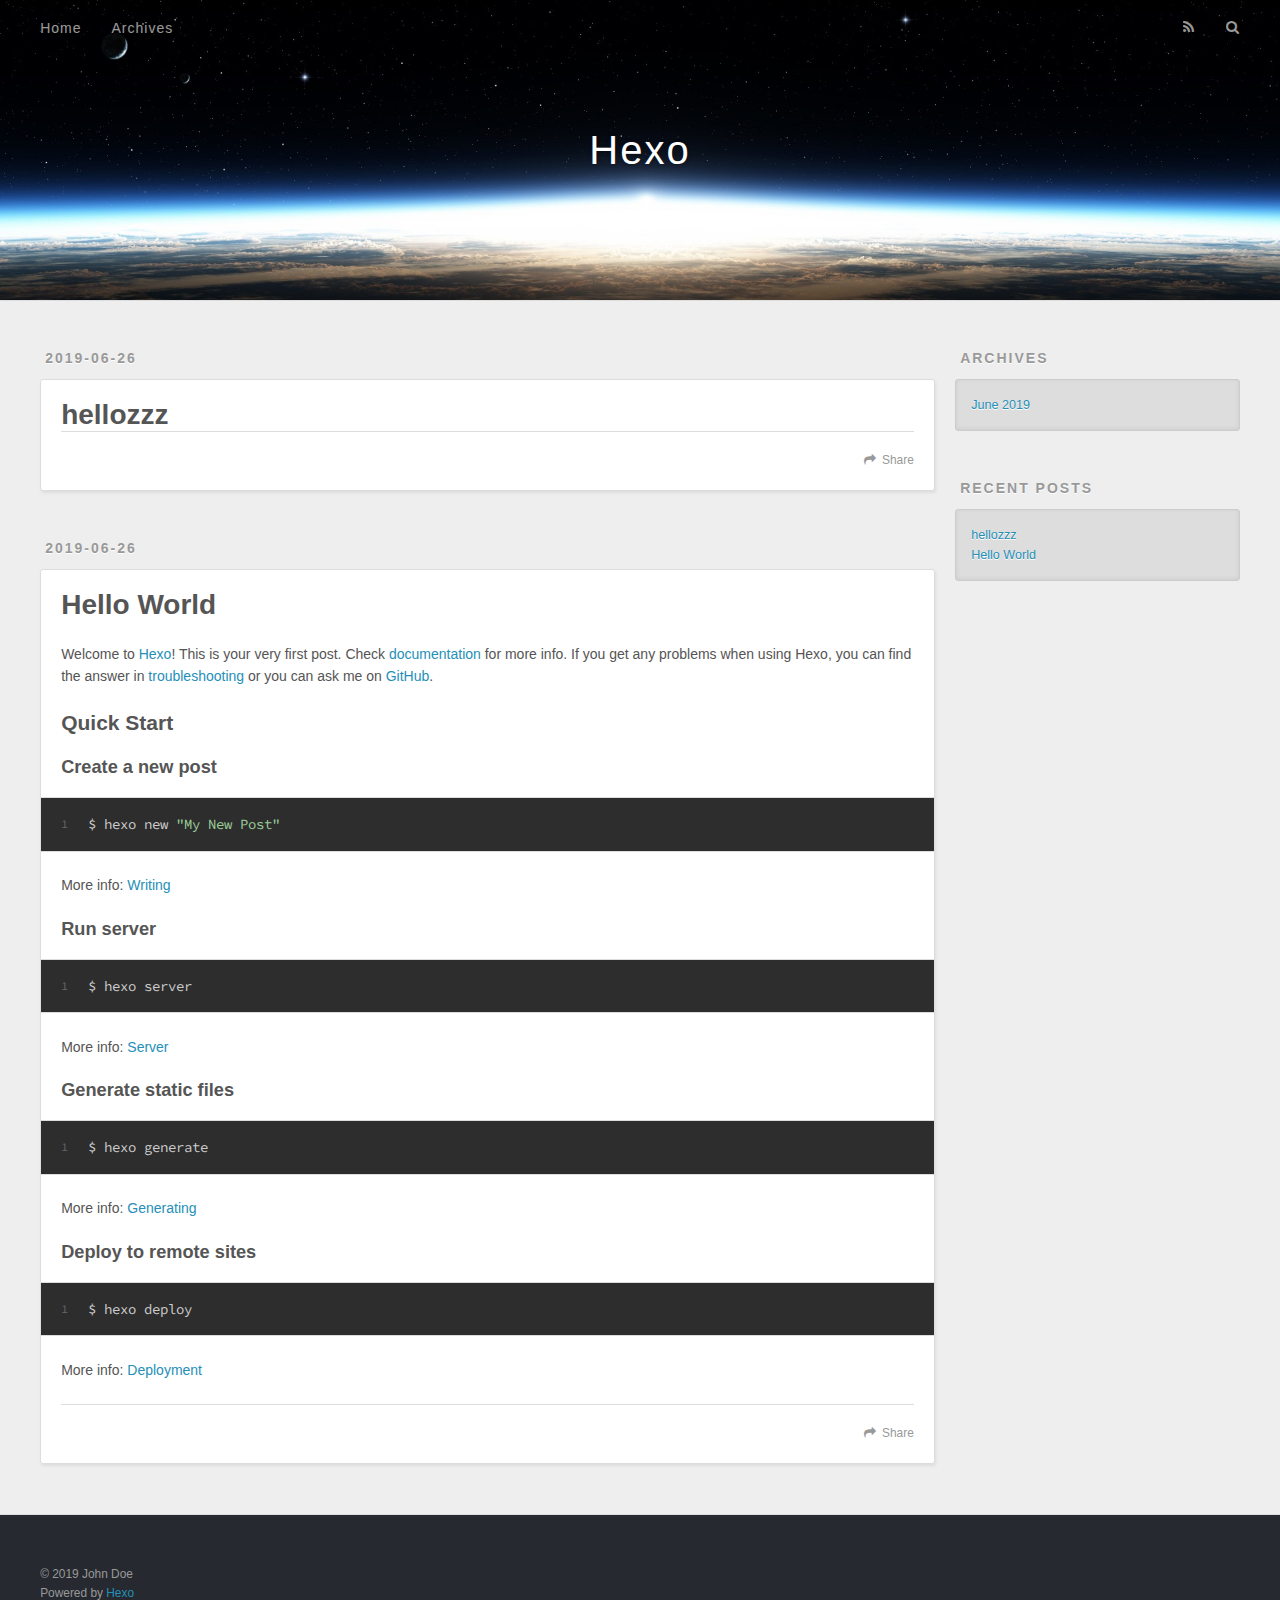
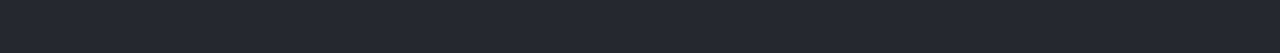
==== index.html @ 3f433140 "Site updated: 2019-06-26 18:27:17" ====
<!DOCTYPE html>
<html>
<head><meta name="generator" content="Hexo 3.9.0">
  <meta charset="utf-8">
  

  
  <title>Hexo</title>
  <meta name="viewport" content="width=device-width, initial-scale=1, maximum-scale=1">
  <meta property="og:type" content="website">
<meta property="og:title" content="Hexo">
<meta property="og:url" content="http://yoursite.com/index.html">
<meta property="og:site_name" content="Hexo">
<meta property="og:locale" content="default">
<meta name="twitter:card" content="summary">
<meta name="twitter:title" content="Hexo">
  
    <link rel="alternate" href="/atom.xml" title="Hexo" type="application/atom+xml">
  
  
    <link rel="icon" href="/favicon.png">
  
  
    <link href="//fonts.googleapis.com/css?family=Source+Code+Pro" rel="stylesheet" type="text/css">
  
  <link rel="stylesheet" href="/css/style.css">
</head>
</html>
<body>
  <div id="container">
    <div id="wrap">
      <header id="header">
  <div id="banner"></div>
  <div id="header-outer" class="outer">
    <div id="header-title" class="inner">
      <h1 id="logo-wrap">
        <a href="/" id="logo">Hexo</a>
      </h1>
      
    </div>
    <div id="header-inner" class="inner">
      <nav id="main-nav">
        <a id="main-nav-toggle" class="nav-icon"></a>
        
          <a class="main-nav-link" href="/">Home</a>
        
          <a class="main-nav-link" href="/archives">Archives</a>
        
      </nav>
      <nav id="sub-nav">
        
          <a id="nav-rss-link" class="nav-icon" href="/atom.xml" title="RSS Feed"></a>
        
        <a id="nav-search-btn" class="nav-icon" title="Search"></a>
      </nav>
      <div id="search-form-wrap">
        <form action="//google.com/search" method="get" accept-charset="UTF-8" class="search-form"><input type="search" name="q" class="search-form-input" placeholder="Search"><button type="submit" class="search-form-submit">&#xF002;</button><input type="hidden" name="sitesearch" value="http://yoursite.com"></form>
      </div>
    </div>
  </div>
</header>
      <div class="outer">
        <section id="main">
  
    <article id="post-hellozzz" class="article article-type-post" itemscope itemprop="blogPost">
  <div class="article-meta">
    <a href="/2019/06/26/hellozzz/" class="article-date">
  <time datetime="2019-06-26T10:13:13.000Z" itemprop="datePublished">2019-06-26</time>
</a>
    
  </div>
  <div class="article-inner">
    
    
      <header class="article-header">
        
  
    <h1 itemprop="name">
      <a class="article-title" href="/2019/06/26/hellozzz/">hellozzz</a>
    </h1>
  

      </header>
    
    <div class="article-entry" itemprop="articleBody">
      
        
      
    </div>
    <footer class="article-footer">
      <a data-url="http://yoursite.com/2019/06/26/hellozzz/" data-id="cjxd38ids0001z4rz504arq9i" class="article-share-link">Share</a>
      
      
    </footer>
  </div>
  
</article>


  
    <article id="post-hello-world" class="article article-type-post" itemscope itemprop="blogPost">
  <div class="article-meta">
    <a href="/2019/06/26/hello-world/" class="article-date">
  <time datetime="2019-06-26T09:35:58.510Z" itemprop="datePublished">2019-06-26</time>
</a>
    
  </div>
  <div class="article-inner">
    
    
      <header class="article-header">
        
  
    <h1 itemprop="name">
      <a class="article-title" href="/2019/06/26/hello-world/">Hello World</a>
    </h1>
  

      </header>
    
    <div class="article-entry" itemprop="articleBody">
      
        <p>Welcome to <a href="https://hexo.io/" target="_blank" rel="noopener">Hexo</a>! This is your very first post. Check <a href="https://hexo.io/docs/" target="_blank" rel="noopener">documentation</a> for more info. If you get any problems when using Hexo, you can find the answer in <a href="https://hexo.io/docs/troubleshooting.html" target="_blank" rel="noopener">troubleshooting</a> or you can ask me on <a href="https://github.com/hexojs/hexo/issues" target="_blank" rel="noopener">GitHub</a>.</p>
<h2 id="Quick-Start"><a href="#Quick-Start" class="headerlink" title="Quick Start"></a>Quick Start</h2><h3 id="Create-a-new-post"><a href="#Create-a-new-post" class="headerlink" title="Create a new post"></a>Create a new post</h3><figure class="highlight bash"><table><tr><td class="gutter"><pre><span class="line">1</span><br></pre></td><td class="code"><pre><span class="line">$ hexo new <span class="string">"My New Post"</span></span><br></pre></td></tr></table></figure>

<p>More info: <a href="https://hexo.io/docs/writing.html" target="_blank" rel="noopener">Writing</a></p>
<h3 id="Run-server"><a href="#Run-server" class="headerlink" title="Run server"></a>Run server</h3><figure class="highlight bash"><table><tr><td class="gutter"><pre><span class="line">1</span><br></pre></td><td class="code"><pre><span class="line">$ hexo server</span><br></pre></td></tr></table></figure>

<p>More info: <a href="https://hexo.io/docs/server.html" target="_blank" rel="noopener">Server</a></p>
<h3 id="Generate-static-files"><a href="#Generate-static-files" class="headerlink" title="Generate static files"></a>Generate static files</h3><figure class="highlight bash"><table><tr><td class="gutter"><pre><span class="line">1</span><br></pre></td><td class="code"><pre><span class="line">$ hexo generate</span><br></pre></td></tr></table></figure>

<p>More info: <a href="https://hexo.io/docs/generating.html" target="_blank" rel="noopener">Generating</a></p>
<h3 id="Deploy-to-remote-sites"><a href="#Deploy-to-remote-sites" class="headerlink" title="Deploy to remote sites"></a>Deploy to remote sites</h3><figure class="highlight bash"><table><tr><td class="gutter"><pre><span class="line">1</span><br></pre></td><td class="code"><pre><span class="line">$ hexo deploy</span><br></pre></td></tr></table></figure>

<p>More info: <a href="https://hexo.io/docs/deployment.html" target="_blank" rel="noopener">Deployment</a></p>

      
    </div>
    <footer class="article-footer">
      <a data-url="http://yoursite.com/2019/06/26/hello-world/" data-id="cjxd38ido0000z4rzs9qoeuio" class="article-share-link">Share</a>
      
      
    </footer>
  </div>
  
</article>


  


</section>
        
          <aside id="sidebar">
  
    

  
    

  
    
  
    
  <div class="widget-wrap">
    <h3 class="widget-title">Archives</h3>
    <div class="widget">
      <ul class="archive-list"><li class="archive-list-item"><a class="archive-list-link" href="/archives/2019/06/">June 2019</a></li></ul>
    </div>
  </div>


  
    
  <div class="widget-wrap">
    <h3 class="widget-title">Recent Posts</h3>
    <div class="widget">
      <ul>
        
          <li>
            <a href="/2019/06/26/hellozzz/">hellozzz</a>
          </li>
        
          <li>
            <a href="/2019/06/26/hello-world/">Hello World</a>
          </li>
        
      </ul>
    </div>
  </div>

  
</aside>
        
      </div>
      <footer id="footer">
  
  <div class="outer">
    <div id="footer-info" class="inner">
      &copy; 2019 John Doe<br>
      Powered by <a href="http://hexo.io/" target="_blank">Hexo</a>
    </div>
  </div>
</footer>
    </div>
    <nav id="mobile-nav">
  
    <a href="/" class="mobile-nav-link">Home</a>
  
    <a href="/archives" class="mobile-nav-link">Archives</a>
  
</nav>
    

<script src="//ajax.googleapis.com/ajax/libs/jquery/2.0.3/jquery.min.js"></script>


  <link rel="stylesheet" href="/fancybox/jquery.fancybox.css">
  <script src="/fancybox/jquery.fancybox.pack.js"></script>


<script src="/js/script.js"></script>



  </div>
</body>
</html>
---- css/style.css ----
body {
  width: 100%;
}
body:before,
body:after {
  content: "";
  display: table;
}
body:after {
  clear: both;
}
html,
body,
div,
span,
applet,
object,
iframe,
h1,
h2,
h3,
h4,
h5,
h6,
p,
blockquote,
pre,
a,
abbr,
acronym,
address,
big,
cite,
code,
del,
dfn,
em,
img,
ins,
kbd,
q,
s,
samp,
small,
strike,
strong,
sub,
sup,
tt,
var,
dl,
dt,
dd,
ol,
ul,
li,
fieldset,
form,
label,
legend,
table,
caption,
tbody,
tfoot,
thead,
tr,
th,
td {
  margin: 0;
  padding: 0;
  border: 0;
  outline: 0;
  font-weight: inherit;
  font-style: inherit;
  font-family: inherit;
  font-size: 100%;
  vertical-align: baseline;
}
body {
  line-height: 1;
  color: #000;
  background: #fff;
}
ol,
ul {
  list-style: none;
}
table {
  border-collapse: separate;
  border-spacing: 0;
  vertical-align: middle;
}
caption,
th,
td {
  text-align: left;
  font-weight: normal;
  vertical-align: middle;
}
a img {
  border: none;
}
input,
button {
  margin: 0;
  padding: 0;
}
input::-moz-focus-inner,
button::-moz-focus-inner {
  border: 0;
  padding: 0;
}
@font-face {
  font-family: FontAwesome;
  font-style: normal;
  font-weight: normal;
  src: url("fonts/fontawesome-webfont.eot?v=#4.0.3");
  src: url("fonts/fontawesome-webfont.eot?#iefix&v=#4.0.3") format("embedded-opentype"), url("fonts/fontawesome-webfont.woff?v=#4.0.3") format("woff"), url("fonts/fontawesome-webfont.ttf?v=#4.0.3") format("truetype"), url("fonts/fontawesome-webfont.svg#fontawesomeregular?v=#4.0.3") format("svg");
}
html,
body,
#container {
  height: 100%;
}
body {
  background: #eee;
  font: 14px -apple-system, BlinkMacSystemFont, "Segoe UI", "Roboto", "Oxygen", "Ubuntu", "Cantarell", "Fira Sans", "Droid Sans", "Helvetica Neue", sans-serif;
  -webkit-text-size-adjust: 100%;
}
.outer {
  max-width: 1220px;
  margin: 0 auto;
  padding: 0 20px;
}
.outer:before,
.outer:after {
  content: "";
  display: table;
}
.outer:after {
  clear: both;
}
.inner {
  display: inline;
  float: left;
  width: 98.33333333333333%;
  margin: 0 0.833333333333333%;
}
.left,
.alignleft {
  float: left;
}
.right,
.alignright {
  float: right;
}
.clear {
  clear: both;
}
#container {
  position: relative;
}
.mobile-nav-on {
  overflow: hidden;
}
#wrap {
  height: 100%;
  width: 100%;
  position: absolute;
  top: 0;
  left: 0;
  -webkit-transition: 0.2s ease-out;
  -moz-transition: 0.2s ease-out;
  -ms-transition: 0.2s ease-out;
  transition: 0.2s ease-out;
  z-index: 1;
  background: #eee;
}
.mobile-nav-on #wrap {
  left: 280px;
}
@media screen and (min-width: 768px) {
  #main {
    display: inline;
    float: left;
    width: 73.33333333333333%;
    margin: 0 0.833333333333333%;
  }
}
.article-date,
.article-category-link,
.archive-year,
.widget-title {
  text-decoration: none;
  text-transform: uppercase;
  letter-spacing: 2px;
  color: #999;
  margin-bottom: 1em;
  margin-left: 5px;
  line-height: 1em;
  text-shadow: 0 1px #fff;
  font-weight: bold;
}
.article-inner,
.archive-article-inner {
  background: #fff;
  -webkit-box-shadow: 1px 2px 3px #ddd;
  box-shadow: 1px 2px 3px #ddd;
  border: 1px solid #ddd;
  border-radius: 3px;
}
.article-entry h1,
.widget h1 {
  font-size: 2em;
}
.article-entry h2,
.widget h2 {
  font-size: 1.5em;
}
.article-entry h3,
.widget h3 {
  font-size: 1.3em;
}
.article-entry h4,
.widget h4 {
  font-size: 1.2em;
}
.article-entry h5,
.widget h5 {
  font-size: 1em;
}
.article-entry h6,
.widget h6 {
  font-size: 1em;
  color: #999;
}
.article-entry hr,
.widget hr {
  border: 1px dashed #ddd;
}
.article-entry strong,
.widget strong {
  font-weight: bold;
}
.article-entry em,
.widget em,
.article-entry cite,
.widget cite {
  font-style: italic;
}
.article-entry sup,
.widget sup,
.article-entry sub,
.widget sub {
  font-size: 0.75em;
  line-height: 0;
  position: relative;
  vertical-align: baseline;
}
.article-entry sup,
.widget sup {
  top: -0.5em;
}
.article-entry sub,
.widget sub {
  bottom: -0.2em;
}
.article-entry small,
.widget small {
  font-size: 0.85em;
}
.article-entry acronym,
.widget acronym,
.article-entry abbr,
.widget abbr {
  border-bottom: 1px dotted;
}
.article-entry ul,
.widget ul,
.article-entry ol,
.widget ol,
.article-entry dl,
.widget dl {
  margin: 0 20px;
  line-height: 1.6em;
}
.article-entry ul ul,
.widget ul ul,
.article-entry ol ul,
.widget ol ul,
.article-entry ul ol,
.widget ul ol,
.article-entry ol ol,
.widget ol ol {
  margin-top: 0;
  margin-bottom: 0;
}
.article-entry ul,
.widget ul {
  list-style: disc;
}
.article-entry ol,
.widget ol {
  list-style: decimal;
}
.article-entry dt,
.widget dt {
  font-weight: bold;
}
#header {
  height: 300px;
  position: relative;
  border-bottom: 1px solid #ddd;
}
#header:before,
#header:after {
  content: "";
  position: absolute;
  left: 0;
  right: 0;
  height: 40px;
}
#header:before {
  top: 0;
  background: -webkit-linear-gradient(rgba(0,0,0,0.2), transparent);
  background: -moz-linear-gradient(rgba(0,0,0,0.2), transparent);
  background: -ms-linear-gradient(rgba(0,0,0,0.2), transparent);
  background: linear-gradient(rgba(0,0,0,0.2), transparent);
}
#header:after {
  bottom: 0;
  background: -webkit-linear-gradient(transparent, rgba(0,0,0,0.2));
  background: -moz-linear-gradient(transparent, rgba(0,0,0,0.2));
  background: -ms-linear-gradient(transparent, rgba(0,0,0,0.2));
  background: linear-gradient(transparent, rgba(0,0,0,0.2));
}
#header-outer {
  height: 100%;
  position: relative;
}
#header-inner {
  position: relative;
  overflow: hidden;
}
#banner {
  position: absolute;
  top: 0;
  left: 0;
  width: 100%;
  height: 100%;
  background: url("images/banner.jpg") center #000;
  -webkit-background-size: cover;
  -moz-background-size: cover;
  background-size: cover;
  z-index: -1;
}
#header-title {
  text-align: center;
  height: 40px;
  position: absolute;
  top: 50%;
  left: 0;
  margin-top: -20px;
}
#logo,
#subtitle {
  text-decoration: none;
  color: #fff;
  font-weight: 300;
  text-shadow: 0 1px 4px rgba(0,0,0,0.3);
}
#logo {
  font-size: 40px;
  line-height: 40px;
  letter-spacing: 2px;
}
#subtitle {
  font-size: 16px;
  line-height: 16px;
  letter-spacing: 1px;
}
#subtitle-wrap {
  margin-top: 16px;
}
#main-nav {
  float: left;
  margin-left: -15px;
}
.nav-icon,
.main-nav-link {
  float: left;
  color: #fff;
  opacity: 0.6;
  text-decoration: none;
  text-shadow: 0 1px rgba(0,0,0,0.2);
  -webkit-transition: opacity 0.2s;
  -moz-transition: opacity 0.2s;
  -ms-transition: opacity 0.2s;
  transition: opacity 0.2s;
  display: block;
  padding: 20px 15px;
}
.nav-icon:hover,
.main-nav-link:hover {
  opacity: 1;
}
.nav-icon {
  font-family: FontAwesome;
  text-align: center;
  font-size: 14px;
  width: 14px;
  height: 14px;
  padding: 20px 15px;
  position: relative;
  cursor: pointer;
}
.main-nav-link {
  font-weight: 300;
  letter-spacing: 1px;
}
@media screen and (max-width: 479px) {
  .main-nav-link {
    display: none;
  }
}
#main-nav-toggle {
  display: none;
}
#main-nav-toggle:before {
  content: "\f0c9";
}
@media screen and (max-width: 479px) {
  #main-nav-toggle {
    display: block;
  }
}
#sub-nav {
  float: right;
  margin-right: -15px;
}
#nav-rss-link:before {
  content: "\f09e";
}
#nav-search-btn:before {
  content: "\f002";
}
#search-form-wrap {
  position: absolute;
  top: 15px;
  width: 150px;
  height: 30px;
  right: -150px;
  opacity: 0;
  -webkit-transition: 0.2s ease-out;
  -moz-transition: 0.2s ease-out;
  -ms-transition: 0.2s ease-out;
  transition: 0.2s ease-out;
}
#search-form-wrap.on {
  opacity: 1;
  right: 0;
}
@media screen and (max-width: 479px) {
  #search-form-wrap {
    width: 100%;
    right: -100%;
  }
}
.search-form {
  position: absolute;
  top: 0;
  left: 0;
  right: 0;
  background: #fff;
  padding: 5px 15px;
  border-radius: 15px;
  -webkit-box-shadow: 0 0 10px rgba(0,0,0,0.3);
  box-shadow: 0 0 10px rgba(0,0,0,0.3);
}
.search-form-input {
  border: none;
  background: none;
  color: #555;
  width: 100%;
  font: 13px -apple-system, BlinkMacSystemFont, "Segoe UI", "Roboto", "Oxygen", "Ubuntu", "Cantarell", "Fira Sans", "Droid Sans", "Helvetica Neue", sans-serif;
  outline: none;
}
.search-form-input::-webkit-search-results-decoration,
.search-form-input::-webkit-search-cancel-button {
  -webkit-appearance: none;
}
.search-form-submit {
  position: absolute;
  top: 50%;
  right: 10px;
  margin-top: -7px;
  font: 13px FontAwesome;
  border: none;
  background: none;
  color: #bbb;
  cursor: pointer;
}
.search-form-submit:hover,
.search-form-submit:focus {
  color: #777;
}
.article {
  margin: 50px 0;
}
.article-inner {
  overflow: hidden;
}
.article-meta:before,
.article-meta:after {
  content: "";
  display: table;
}
.article-meta:after {
  clear: both;
}
.article-date {
  float: left;
}
.article-category {
  float: left;
  line-height: 1em;
  color: #ccc;
  text-shadow: 0 1px #fff;
  margin-left: 8px;
}
.article-category:before {
  content: "\2022";
}
.article-category-link {
  margin: 0 12px 1em;
}
.article-header {
  padding: 20px 20px 0;
}
.article-title {
  text-decoration: none;
  font-size: 2em;
  font-weight: bold;
  color: #555;
  line-height: 1.1em;
  -webkit-transition: color 0.2s;
  -moz-transition: color 0.2s;
  -ms-transition: color 0.2s;
  transition: color 0.2s;
}
a.article-title:hover {
  color: #258fb8;
}
.article-entry {
  color: #555;
  padding: 0 20px;
}
.article-entry:before,
.article-entry:after {
  content: "";
  display: table;
}
.article-entry:after {
  clear: both;
}
.article-entry p,
.article-entry table {
  line-height: 1.6em;
  margin: 1.6em 0;
}
.article-entry h1,
.article-entry h2,
.article-entry h3,
.article-entry h4,
.article-entry h5,
.article-entry h6 {
  font-weight: bold;
}
.article-entry h1,
.article-entry h2,
.article-entry h3,
.article-entry h4,
.article-entry h5,
.article-entry h6 {
  line-height: 1.1em;
  margin: 1.1em 0;
}
.article-entry a {
  color: #258fb8;
  text-decoration: none;
}
.article-entry a:hover {
  text-decoration: underline;
}
.article-entry ul,
.article-entry ol,
.article-entry dl {
  margin-top: 1.6em;
  margin-bottom: 1.6em;
}
.article-entry img,
.article-entry video {
  max-width: 100%;
  height: auto;
  display: block;
  margin: auto;
}
.article-entry iframe {
  border: none;
}
.article-entry table {
  width: 100%;
  border-collapse: collapse;
  border-spacing: 0;
}
.article-entry th {
  font-weight: bold;
  border-bottom: 3px solid #ddd;
  padding-bottom: 0.5em;
}
.article-entry td {
  border-bottom: 1px solid #ddd;
  padding: 10px 0;
}
.article-entry blockquote {
  font-family: Georgia, "Times New Roman", serif;
  font-size: 1.4em;
  margin: 1.6em 20px;
  text-align: center;
}
.article-entry blockquote footer {
  font-size: 14px;
  margin: 1.6em 0;
  font-family: -apple-system, BlinkMacSystemFont, "Segoe UI", "Roboto", "Oxygen", "Ubuntu", "Cantarell", "Fira Sans", "Droid Sans", "Helvetica Neue", sans-serif;
}
.article-entry blockquote footer cite:before {
  content: "—";
  padding: 0 0.5em;
}
.article-entry .pullquote {
  text-align: left;
  width: 45%;
  margin: 0;
}
.article-entry .pullquote.left {
  margin-left: 0.5em;
  margin-right: 1em;
}
.article-entry .pullquote.right {
  margin-right: 0.5em;
  margin-left: 1em;
}
.article-entry .caption {
  color: #999;
  display: block;
  font-size: 0.9em;
  margin-top: 0.5em;
  position: relative;
  text-align: center;
}
.article-entry .video-container {
  position: relative;
  padding-top: 56.25%;
  height: 0;
  overflow: hidden;
}
.article-entry .video-container iframe,
.article-entry .video-container object,
.article-entry .video-container embed {
  position: absolute;
  top: 0;
  left: 0;
  width: 100%;
  height: 100%;
  margin-top: 0;
}
.article-more-link a {
  display: inline-block;
  line-height: 1em;
  padding: 6px 15px;
  border-radius: 15px;
  background: #eee;
  color: #999;
  text-shadow: 0 1px #fff;
  text-decoration: none;
}
.article-more-link a:hover {
  background: #258fb8;
  color: #fff;
  text-decoration: none;
  text-shadow: 0 1px #1e7293;
}
.article-footer {
  font-size: 0.85em;
  line-height: 1.6em;
  border-top: 1px solid #ddd;
  padding-top: 1.6em;
  margin: 0 20px 20px;
}
.article-footer:before,
.article-footer:after {
  content: "";
  display: table;
}
.article-footer:after {
  clear: both;
}
.article-footer a {
  color: #999;
  text-decoration: none;
}
.article-footer a:hover {
  color: #555;
}
.article-tag-list-item {
  float: left;
  margin-right: 10px;
}
.article-tag-list-link:before {
  content: "#";
}
.article-comment-link {
  float: right;
}
.article-comment-link:before {
  content: "\f075";
  font-family: FontAwesome;
  padding-right: 8px;
}
.article-share-link {
  cursor: pointer;
  float: right;
  margin-left: 20px;
}
.article-share-link:before {
  content: "\f064";
  font-family: FontAwesome;
  padding-right: 6px;
}
#article-nav {
  position: relative;
}
#article-nav:before,
#article-nav:after {
  content: "";
  display: table;
}
#article-nav:after {
  clear: both;
}
@media screen and (min-width: 768px) {
  #article-nav {
    margin: 50px 0;
  }
  #article-nav:before {
    width: 8px;
    height: 8px;
    position: absolute;
    top: 50%;
    left: 50%;
    margin-top: -4px;
    margin-left: -4px;
    content: "";
    border-radius: 50%;
    background: #ddd;
    -webkit-box-shadow: 0 1px 2px #fff;
    box-shadow: 0 1px 2px #fff;
  }
}
.article-nav-link-wrap {
  text-decoration: none;
  text-shadow: 0 1px #fff;
  color: #999;
  -webkit-box-sizing: border-box;
  -moz-box-sizing: border-box;
  box-sizing: border-box;
  margin-top: 50px;
  text-align: center;
  display: block;
}
.article-nav-link-wrap:hover {
  color: #555;
}
@media screen and (min-width: 768px) {
  .article-nav-link-wrap {
    width: 50%;
    margin-top: 0;
  }
}
@media screen and (min-width: 768px) {
  #article-nav-newer {
    float: left;
    text-align: right;
    padding-right: 20px;
  }
}
@media screen and (min-width: 768px) {
  #article-nav-older {
    float: right;
    text-align: left;
    padding-left: 20px;
  }
}
.article-nav-caption {
  text-transform: uppercase;
  letter-spacing: 2px;
  color: #ddd;
  line-height: 1em;
  font-weight: bold;
}
#article-nav-newer .article-nav-caption {
  margin-right: -2px;
}
.article-nav-title {
  font-size: 0.85em;
  line-height: 1.6em;
  margin-top: 0.5em;
}
.article-share-box {
  position: absolute;
  display: none;
  background: #fff;
  -webkit-box-shadow: 1px 2px 10px rgba(0,0,0,0.2);
  box-shadow: 1px 2px 10px rgba(0,0,0,0.2);
  border-radius: 3px;
  margin-left: -145px;
  overflow: hidden;
  z-index: 1;
}
.article-share-box.on {
  display: block;
}
.article-share-input {
  width: 100%;
  background: none;
  -webkit-box-sizing: border-box;
  -moz-box-sizing: border-box;
  box-sizing: border-box;
  font: 14px -apple-system, BlinkMacSystemFont, "Segoe UI", "Roboto", "Oxygen", "Ubuntu", "Cantarell", "Fira Sans", "Droid Sans", "Helvetica Neue", sans-serif;
  padding: 0 15px;
  color: #555;
  outline: none;
  border: 1px solid #ddd;
  border-radius: 3px 3px 0 0;
  height: 36px;
  line-height: 36px;
}
.article-share-links {
  background: #eee;
}
.article-share-links:before,
.article-share-links:after {
  content: "";
  display: table;
}
.article-share-links:after {
  clear: both;
}
.article-share-twitter,
.article-share-facebook,
.article-share-pinterest,
.article-share-google {
  width: 50px;
  height: 36px;
  display: block;
  float: left;
  position: relative;
  color: #999;
  text-shadow: 0 1px #fff;
}
.article-share-twitter:before,
.article-share-facebook:before,
.article-share-pinterest:before,
.article-share-google:before {
  font-size: 20px;
  font-family: FontAwesome;
  width: 20px;
  height: 20px;
  position: absolute;
  top: 50%;
  left: 50%;
  margin-top: -10px;
  margin-left: -10px;
  text-align: center;
}
.article-share-twitter:hover,
.article-share-facebook:hover,
.article-share-pinterest:hover,
.article-share-google:hover {
  color: #fff;
}
.article-share-twitter:before {
  content: "\f099";
}
.article-share-twitter:hover {
  background: #00aced;
  text-shadow: 0 1px #008abe;
}
.article-share-facebook:before {
  content: "\f09a";
}
.article-share-facebook:hover {
  background: #3b5998;
  text-shadow: 0 1px #2f477a;
}
.article-share-pinterest:before {
  content: "\f0d2";
}
.article-share-pinterest:hover {
  background: #cb2027;
  text-shadow: 0 1px #a21a1f;
}
.article-share-google:before {
  content: "\f0d5";
}
.article-share-google:hover {
  background: #dd4b39;
  text-shadow: 0 1px #be3221;
}
.article-gallery {
  background: #000;
  position: relative;
}
.article-gallery-photos {
  position: relative;
  overflow: hidden;
}
.article-gallery-img {
  display: none;
  max-width: 100%;
}
.article-gallery-img:first-child {
  display: block;
}
.article-gallery-img.loaded {
  position: absolute;
  display: block;
}
.article-gallery-img img {
  display: block;
  max-width: 100%;
  margin: 0 auto;
}
#comments {
  background: #fff;
  -webkit-box-shadow: 1px 2px 3px #ddd;
  box-shadow: 1px 2px 3px #ddd;
  padding: 20px;
  border: 1px solid #ddd;
  border-radius: 3px;
  margin: 50px 0;
}
#comments a {
  color: #258fb8;
}
.archives-wrap {
  margin: 50px 0;
}
.archives:before,
.archives:after {
  content: "";
  display: table;
}
.archives:after {
  clear: both;
}
.archive-year-wrap {
  margin-bottom: 1em;
}
.archives {
  -webkit-column-gap: 10px;
  -moz-column-gap: 10px;
  column-gap: 10px;
}
@media screen and (min-width: 480px) and (max-width: 767px) {
  .archives {
    -webkit-column-count: 2;
    -moz-column-count: 2;
    column-count: 2;
  }
}
@media screen and (min-width: 768px) {
  .archives {
    -webkit-column-count: 3;
    -moz-column-count: 3;
    column-count: 3;
  }
}
.archive-article {
  -webkit-column-break-inside: avoid;
  page-break-inside: avoid;
  overflow: hidden;
  break-inside: avoid-column;
}
.archive-article-inner {
  padding: 10px;
  margin-bottom: 15px;
}
.archive-article-title {
  text-decoration: none;
  font-weight: bold;
  color: #555;
  -webkit-transition: color 0.2s;
  -moz-transition: color 0.2s;
  -ms-transition: color 0.2s;
  transition: color 0.2s;
  line-height: 1.6em;
}
.archive-article-title:hover {
  color: #258fb8;
}
.archive-article-footer {
  margin-top: 1em;
}
.archive-article-date {
  color: #999;
  text-decoration: none;
  font-size: 0.85em;
  line-height: 1em;
  margin-bottom: 0.5em;
  display: block;
}
#page-nav {
  margin: 50px auto;
  background: #fff;
  -webkit-box-shadow: 1px 2px 3px #ddd;
  box-shadow: 1px 2px 3px #ddd;
  border: 1px solid #ddd;
  border-radius: 3px;
  text-align: center;
  color: #999;
  overflow: hidden;
}
#page-nav:before,
#page-nav:after {
  content: "";
  display: table;
}
#page-nav:after {
  clear: both;
}
#page-nav a,
#page-nav span {
  padding: 10px 20px;
  line-height: 1;
  height: 2ex;
}
#page-nav a {
  color: #999;
  text-decoration: none;
}
#page-nav a:hover {
  background: #999;
  color: #fff;
}
#page-nav .prev {
  float: left;
}
#page-nav .next {
  float: right;
}
#page-nav .page-number {
  display: inline-block;
}
@media screen and (max-width: 479px) {
  #page-nav .page-number {
    display: none;
  }
}
#page-nav .current {
  color: #555;
  font-weight: bold;
}
#page-nav .space {
  color: #ddd;
}
#footer {
  background: #262a30;
  padding: 50px 0;
  border-top: 1px solid #ddd;
  color: #999;
}
#footer a {
  color: #258fb8;
  text-decoration: none;
}
#footer a:hover {
  text-decoration: underline;
}
#footer-info {
  line-height: 1.6em;
  font-size: 0.85em;
}
.article-entry pre,
.article-entry .highlight {
  background: #2d2d2d;
  margin: 0 -20px;
  padding: 15px 20px;
  border-style: solid;
  border-color: #ddd;
  border-width: 1px 0;
  overflow: auto;
  color: #ccc;
  line-height: 22.400000000000002px;
}
.article-entry .highlight .gutter pre,
.article-entry .gist .gist-file .gist-data .line-numbers {
  color: #666;
  font-size: 0.85em;
}
.article-entry pre,
.article-entry code {
  font-family: "Source Code Pro", Consolas, Monaco, Menlo, Consolas, monospace;
}
.article-entry code {
  background: #eee;
  text-shadow: 0 1px #fff;
  padding: 0 0.3em;
}
.article-entry pre code {
  background: none;
  text-shadow: none;
  padding: 0;
}
.article-entry .highlight pre {
  border: none;
  margin: 0;
  padding: 0;
}
.article-entry .highlight table {
  margin: 0;
  width: auto;
}
.article-entry .highlight td {
  border: none;
  padding: 0;
}
.article-entry .highlight figcaption {
  font-size: 0.85em;
  color: #999;
  line-height: 1em;
  margin-bottom: 1em;
}
.article-entry .highlight figcaption:before,
.article-entry .highlight figcaption:after {
  content: "";
  display: table;
}
.article-entry .highlight figcaption:after {
  clear: both;
}
.article-entry .highlight figcaption a {
  float: right;
}
.article-entry .highlight .gutter pre {
  text-align: right;
  padding-right: 20px;
}
.article-entry .highlight .line {
  height: 22.400000000000002px;
}
.article-entry .highlight .line.marked {
  background: #515151;
}
.article-entry .gist {
  margin: 0 -20px;
  border-style: solid;
  border-color: #ddd;
  border-width: 1px 0;
  background: #2d2d2d;
  padding: 15px 20px 15px 0;
}
.article-entry .gist .gist-file {
  border: none;
  font-family: "Source Code Pro", Consolas, Monaco, Menlo, Consolas, monospace;
  margin: 0;
}
.article-entry .gist .gist-file .gist-data {
  background: none;
  border: none;
}
.article-entry .gist .gist-file .gist-data .line-numbers {
  background: none;
  border: none;
  padding: 0 20px 0 0;
}
.article-entry .gist .gist-file .gist-data .line-data {
  padding: 0 !important;
}
.article-entry .gist .gist-file .highlight {
  margin: 0;
  padding: 0;
  border: none;
}
.article-entry .gist .gist-file .gist-meta {
  background: #2d2d2d;
  color: #999;
  font: 0.85em -apple-system, BlinkMacSystemFont, "Segoe UI", "Roboto", "Oxygen", "Ubuntu", "Cantarell", "Fira Sans", "Droid Sans", "Helvetica Neue", sans-serif;
  text-shadow: 0 0;
  padding: 0;
  margin-top: 1em;
  margin-left: 20px;
}
.article-entry .gist .gist-file .gist-meta a {
  color: #258fb8;
  font-weight: normal;
}
.article-entry .gist .gist-file .gist-meta a:hover {
  text-decoration: underline;
}
pre .comment,
pre .title {
  color: #999;
}
pre .variable,
pre .attribute,
pre .tag,
pre .regexp,
pre .ruby .constant,
pre .xml .tag .title,
pre .xml .pi,
pre .xml .doctype,
pre .html .doctype,
pre .css .id,
pre .css .class,
pre .css .pseudo {
  color: #f2777a;
}
pre .number,
pre .preprocessor,
pre .built_in,
pre .literal,
pre .params,
pre .constant {
  color: #f99157;
}
pre .class,
pre .ruby .class .title,
pre .css .rules .attribute {
  color: #9c9;
}
pre .string,
pre .value,
pre .inheritance,
pre .header,
pre .ruby .symbol,
pre .xml .cdata {
  color: #9c9;
}
pre .css .hexcolor {
  color: #6cc;
}
pre .function,
pre .python .decorator,
pre .python .title,
pre .ruby .function .title,
pre .ruby .title .keyword,
pre .perl .sub,
pre .javascript .title,
pre .coffeescript .title {
  color: #69c;
}
pre .keyword,
pre .javascript .function {
  color: #c9c;
}
@media screen and (max-width: 479px) {
  #mobile-nav {
    position: absolute;
    top: 0;
    left: 0;
    width: 280px;
    height: 100%;
    background: #191919;
    border-right: 1px solid #fff;
  }
}
@media screen and (max-width: 479px) {
  .mobile-nav-link {
    display: block;
    color: #999;
    text-decoration: none;
    padding: 15px 20px;
    font-weight: bold;
  }
  .mobile-nav-link:hover {
    color: #fff;
  }
}
@media screen and (min-width: 768px) {
  #sidebar {
    display: inline;
    float: left;
    width: 23.333333333333332%;
    margin: 0 0.833333333333333%;
  }
}
.widget-wrap {
  margin: 50px 0;
}
.widget {
  color: #777;
  text-shadow: 0 1px #fff;
  background: #ddd;
  -webkit-box-shadow: 0 -1px 4px #ccc inset;
  box-shadow: 0 -1px 4px #ccc inset;
  border: 1px solid #ccc;
  padding: 15px;
  border-radius: 3px;
}
.widget a {
  color: #258fb8;
  text-decoration: none;
}
.widget a:hover {
  text-decoration: underline;
}
.widget ul ul,
.widget ol ul,
.widget dl ul,
.widget ul ol,
.widget ol ol,
.widget dl ol,
.widget ul dl,
.widget ol dl,
.widget dl dl {
  margin-left: 15px;
  list-style: disc;
}
.widget {
  line-height: 1.6em;
  word-wrap: break-word;
  font-size: 0.9em;
}
.widget ul,
.widget ol {
  list-style: none;
  margin: 0;
}
.widget ul ul,
.widget ol ul,
.widget ul ol,
.widget ol ol {
  margin: 0 20px;
}
.widget ul ul,
.widget ol ul {
  list-style: disc;
}
.widget ul ol,
.widget ol ol {
  list-style: decimal;
}
.category-list-count,
.tag-list-count,
.archive-list-count {
  padding-left: 5px;
  color: #999;
  font-size: 0.85em;
}
.category-list-count:before,
.tag-list-count:before,
.archive-list-count:before {
  content: "(";
}
.category-list-count:after,
.tag-list-count:after,
.archive-list-count:after {
  content: ")";
}
.tagcloud a {
  margin-right: 5px;
  display: inline-block;
}
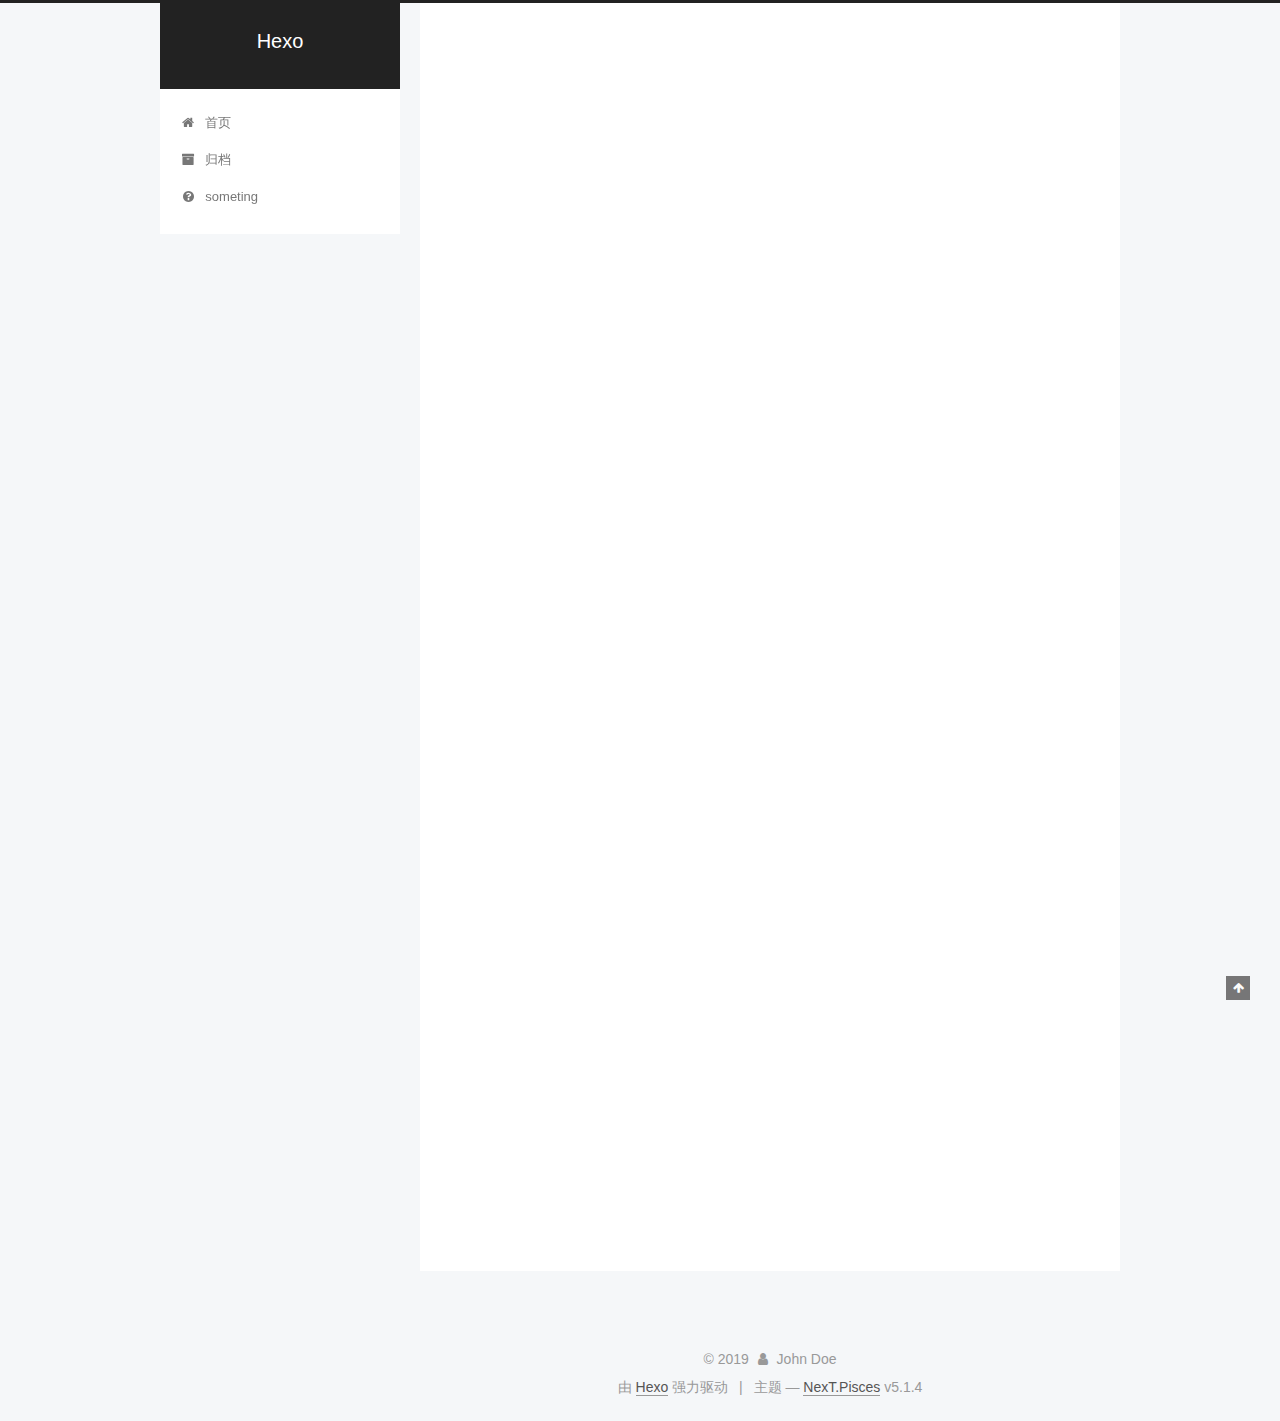
==== commit cc1f83cc: "Site updated: 2019-06-27 15:56:24" ====
--- a/index.html
+++ b/index.html
@@ -1,228 +1,756 @@
 <!DOCTYPE html>
-<html>
+
+
+
+  
+
+
+<html class="theme-next pisces use-motion" lang="zh-Hans">
 <head><meta name="generator" content="Hexo 3.9.0">
-  <meta charset="utf-8">
-  
-
-  
-  <title>Hexo</title>
-  <meta name="viewport" content="width=device-width, initial-scale=1, maximum-scale=1">
-  <meta property="og:type" content="website">
+  <meta charset="UTF-8">
+<meta http-equiv="X-UA-Compatible" content="IE=edge">
+<meta name="viewport" content="width=device-width, initial-scale=1, maximum-scale=1">
+<meta name="theme-color" content="#222">
+
+
+
+
+
+
+
+
+
+<meta http-equiv="Cache-Control" content="no-transform">
+<meta http-equiv="Cache-Control" content="no-siteapp">
+
+
+
+
+
+
+
+
+
+
+
+
+
+
+
+
+  
+  
+  <link href="/lib/fancybox/source/jquery.fancybox.css?v=2.1.5" rel="stylesheet" type="text/css">
+
+
+
+
+
+
+
+<link href="/lib/font-awesome/css/font-awesome.min.css?v=4.6.2" rel="stylesheet" type="text/css">
+
+<link href="/css/main.css?v=5.1.4" rel="stylesheet" type="text/css">
+
+
+  <link rel="apple-touch-icon" sizes="180x180" href="/images/apple-touch-icon-next.png?v=5.1.4">
+
+
+  <link rel="icon" type="image/png" sizes="32x32" href="/images/favicon-32x32-next.png?v=5.1.4">
+
+
+  <link rel="icon" type="image/png" sizes="16x16" href="/images/favicon-16x16-next.png?v=5.1.4">
+
+
+  <link rel="mask-icon" href="/images/logo.svg?v=5.1.4" color="#222">
+
+
+
+
+
+  <meta name="keywords" content="Hexo, NexT">
+
+
+
+
+
+
+
+
+
+
+<meta property="og:type" content="website">
 <meta property="og:title" content="Hexo">
 <meta property="og:url" content="http://yoursite.com/index.html">
 <meta property="og:site_name" content="Hexo">
-<meta property="og:locale" content="default">
+<meta property="og:locale" content="zh-Hans">
 <meta name="twitter:card" content="summary">
 <meta name="twitter:title" content="Hexo">
-  
-    <link rel="alternate" href="/atom.xml" title="Hexo" type="application/atom+xml">
-  
-  
-    <link rel="icon" href="/favicon.png">
-  
-  
-    <link href="//fonts.googleapis.com/css?family=Source+Code+Pro" rel="stylesheet" type="text/css">
-  
-  <link rel="stylesheet" href="/css/style.css">
+
+
+
+<script type="text/javascript" id="hexo.configurations">
+  var NexT = window.NexT || {};
+  var CONFIG = {
+    root: '/',
+    scheme: 'Pisces',
+    version: '5.1.4',
+    sidebar: {"position":"left","display":"post","offset":12,"b2t":false,"scrollpercent":false,"onmobile":false},
+    fancybox: true,
+    tabs: true,
+    motion: {"enable":true,"async":false,"transition":{"post_block":"fadeIn","post_header":"slideDownIn","post_body":"slideDownIn","coll_header":"slideLeftIn","sidebar":"slideUpIn"}},
+    duoshuo: {
+      userId: '0',
+      author: '博主'
+    },
+    algolia: {
+      applicationID: '',
+      apiKey: '',
+      indexName: '',
+      hits: {"per_page":10},
+      labels: {"input_placeholder":"Search for Posts","hits_empty":"We didn't find any results for the search: ${query}","hits_stats":"${hits} results found in ${time} ms"}
+    }
+  };
+</script>
+
+
+
+  <link rel="canonical" href="http://yoursite.com/">
+
+
+
+
+
+  <title>Hexo</title>
+  
+
+
+
+
+
+
+
+
 </head>
-</html>
-<body>
-  <div id="container">
-    <div id="wrap">
-      <header id="header">
-  <div id="banner"></div>
-  <div id="header-outer" class="outer">
-    <div id="header-title" class="inner">
-      <h1 id="logo-wrap">
-        <a href="/" id="logo">Hexo</a>
-      </h1>
-      
+
+<body itemscope itemtype="http://schema.org/WebPage" lang="zh-Hans">
+
+  
+  
+    
+  
+
+  <div class="container sidebar-position-left 
+  page-home">
+    <div class="headband"></div>
+
+    <header id="header" class="header" itemscope itemtype="http://schema.org/WPHeader">
+      <div class="header-inner"><div class="site-brand-wrapper">
+  <div class="site-meta ">
+    
+
+    <div class="custom-logo-site-title">
+      <a href="/" class="brand" rel="start">
+        <span class="logo-line-before"><i></i></span>
+        <span class="site-title">Hexo</span>
+        <span class="logo-line-after"><i></i></span>
+      </a>
     </div>
-    <div id="header-inner" class="inner">
-      <nav id="main-nav">
-        <a id="main-nav-toggle" class="nav-icon"></a>
-        
-          <a class="main-nav-link" href="/">Home</a>
-        
-          <a class="main-nav-link" href="/archives">Archives</a>
-        
-      </nav>
-      <nav id="sub-nav">
-        
-          <a id="nav-rss-link" class="nav-icon" href="/atom.xml" title="RSS Feed"></a>
-        
-        <a id="nav-search-btn" class="nav-icon" title="Search"></a>
-      </nav>
-      <div id="search-form-wrap">
-        <form action="//google.com/search" method="get" accept-charset="UTF-8" class="search-form"><input type="search" name="q" class="search-form-input" placeholder="Search"><button type="submit" class="search-form-submit">&#xF002;</button><input type="hidden" name="sitesearch" value="http://yoursite.com"></form>
-      </div>
+      
+        <p class="site-subtitle"></p>
+      
+  </div>
+
+  <div class="site-nav-toggle">
+    <button>
+      <span class="btn-bar"></span>
+      <span class="btn-bar"></span>
+      <span class="btn-bar"></span>
+    </button>
+  </div>
+</div>
+
+<nav class="site-nav">
+  
+
+  
+    <ul id="menu" class="menu">
+      
+        
+        <li class="menu-item menu-item-home">
+          <a href="/" rel="section">
+            
+              <i class="menu-item-icon fa fa-fw fa-home"></i> <br>
+            
+            首页
+          </a>
+        </li>
+      
+        
+        <li class="menu-item menu-item-archives">
+          <a href="/archives/" rel="section">
+            
+              <i class="menu-item-icon fa fa-fw fa-archive"></i> <br>
+            
+            归档
+          </a>
+        </li>
+      
+        
+        <li class="menu-item menu-item-someting">
+          <a href="/something" rel="section">
+            
+              <i class="menu-item-icon fa fa-fw fa-question-circle"></i> <br>
+            
+            someting
+          </a>
+        </li>
+      
+
+      
+    </ul>
+  
+
+  
+</nav>
+
+
+
+ </div>
+    </header>
+
+    <main id="main" class="main">
+      <div class="main-inner">
+        <div class="content-wrap">
+          <div id="content" class="content">
+            
+  <section id="posts" class="posts-expand">
+    
+      
+
+  
+
+  
+  
+  
+
+  <article class="post post-type-normal" itemscope itemtype="http://schema.org/Article">
+  
+  
+  
+  <div class="post-block">
+    <link itemprop="mainEntityOfPage" href="http://yoursite.com/2019/06/26/hellozzz/">
+
+    <span hidden itemprop="author" itemscope itemtype="http://schema.org/Person">
+      <meta itemprop="name" content="John Doe">
+      <meta itemprop="description" content>
+      <meta itemprop="image" content="/images/avatar.gif">
+    </span>
+
+    <span hidden itemprop="publisher" itemscope itemtype="http://schema.org/Organization">
+      <meta itemprop="name" content="Hexo">
+    </span>
+
+    
+      <header class="post-header">
+
+        
+        
+          <h1 class="post-title" itemprop="name headline">
+                
+                <a class="post-title-link" href="/2019/06/26/hellozzz/" itemprop="url">hellozzz</a></h1>
+        
+
+        <div class="post-meta">
+          <span class="post-time">
+            
+              <span class="post-meta-item-icon">
+                <i class="fa fa-calendar-o"></i>
+              </span>
+              
+                <span class="post-meta-item-text">发表于</span>
+              
+              <time title="创建于" itemprop="dateCreated datePublished" datetime="2019-06-26T18:13:13+08:00">
+                2019-06-26
+              </time>
+            
+
+            
+
+            
+          </span>
+
+          
+
+          
+            
+          
+
+          
+          
+
+          
+
+          
+
+          
+
+        </div>
+      </header>
+    
+
+    
+    
+    
+    <div class="post-body" itemprop="articleBody">
+
+      
+      
+
+      
+        
+          
+            
+          
+        
+      
+    </div>
+    
+    
+    
+
+    
+
+    
+
+    
+
+    <footer class="post-footer">
+      
+
+      
+
+      
+
+      
+      
+        <div class="post-eof"></div>
+      
+    </footer>
+  </div>
+  
+  
+  
+  </article>
+
+
+    
+      
+
+  
+
+  
+  
+  
+
+  <article class="post post-type-normal" itemscope itemtype="http://schema.org/Article">
+  
+  
+  
+  <div class="post-block">
+    <link itemprop="mainEntityOfPage" href="http://yoursite.com/2019/06/26/hello-world/">
+
+    <span hidden itemprop="author" itemscope itemtype="http://schema.org/Person">
+      <meta itemprop="name" content="John Doe">
+      <meta itemprop="description" content>
+      <meta itemprop="image" content="/images/avatar.gif">
+    </span>
+
+    <span hidden itemprop="publisher" itemscope itemtype="http://schema.org/Organization">
+      <meta itemprop="name" content="Hexo">
+    </span>
+
+    
+      <header class="post-header">
+
+        
+        
+          <h1 class="post-title" itemprop="name headline">
+                
+                <a class="post-title-link" href="/2019/06/26/hello-world/" itemprop="url">Hello World</a></h1>
+        
+
+        <div class="post-meta">
+          <span class="post-time">
+            
+              <span class="post-meta-item-icon">
+                <i class="fa fa-calendar-o"></i>
+              </span>
+              
+                <span class="post-meta-item-text">发表于</span>
+              
+              <time title="创建于" itemprop="dateCreated datePublished" datetime="2019-06-26T17:35:58+08:00">
+                2019-06-26
+              </time>
+            
+
+            
+
+            
+          </span>
+
+          
+
+          
+            
+          
+
+          
+          
+
+          
+
+          
+
+          
+
+        </div>
+      </header>
+    
+
+    
+    
+    
+    <div class="post-body" itemprop="articleBody">
+
+      
+      
+
+      
+        
+          
+            <p>Welcome to <a href="https://hexo.io/" target="_blank" rel="noopener">Hexo</a>! This is your very first post. Check <a href="https://hexo.io/docs/" target="_blank" rel="noopener">documentation</a> for more info. If you get any problems when using Hexo, you can find the answer in <a href="https://hexo.io/docs/troubleshooting.html" target="_blank" rel="noopener">troubleshooting</a> or you can ask me on <a href="https://github.com/hexojs/hexo/issues" target="_blank" rel="noopener">GitHub</a>.</p>
+<h2 id="Quick-Start"><a href="#Quick-Start" class="headerlink" title="Quick Start"></a>Quick Start</h2><h3 id="Create-a-new-post"><a href="#Create-a-new-post" class="headerlink" title="Create a new post"></a>Create a new post</h3><figure class="highlight bash"><table><tr><td class="gutter"><pre><span class="line">1</span><br></pre></td><td class="code"><pre><span class="line">$ hexo new <span class="string">"My New Post"</span></span><br></pre></td></tr></table></figure>
+
+<p>More info: <a href="https://hexo.io/docs/writing.html" target="_blank" rel="noopener">Writing</a></p>
+<h3 id="Run-server"><a href="#Run-server" class="headerlink" title="Run server"></a>Run server</h3><figure class="highlight bash"><table><tr><td class="gutter"><pre><span class="line">1</span><br></pre></td><td class="code"><pre><span class="line">$ hexo server</span><br></pre></td></tr></table></figure>
+
+<p>More info: <a href="https://hexo.io/docs/server.html" target="_blank" rel="noopener">Server</a></p>
+<h3 id="Generate-static-files"><a href="#Generate-static-files" class="headerlink" title="Generate static files"></a>Generate static files</h3><figure class="highlight bash"><table><tr><td class="gutter"><pre><span class="line">1</span><br></pre></td><td class="code"><pre><span class="line">$ hexo generate</span><br></pre></td></tr></table></figure>
+
+<p>More info: <a href="https://hexo.io/docs/generating.html" target="_blank" rel="noopener">Generating</a></p>
+<h3 id="Deploy-to-remote-sites"><a href="#Deploy-to-remote-sites" class="headerlink" title="Deploy to remote sites"></a>Deploy to remote sites</h3><figure class="highlight bash"><table><tr><td class="gutter"><pre><span class="line">1</span><br></pre></td><td class="code"><pre><span class="line">$ hexo deploy</span><br></pre></td></tr></table></figure>
+
+<p>More info: <a href="https://hexo.io/docs/deployment.html" target="_blank" rel="noopener">Deployment</a></p>
+
+          
+        
+      
+    </div>
+    
+    
+    
+
+    
+
+    
+
+    
+
+    <footer class="post-footer">
+      
+
+      
+
+      
+
+      
+      
+        <div class="post-eof"></div>
+      
+    </footer>
+  </div>
+  
+  
+  
+  </article>
+
+
+    
+  </section>
+
+  
+
+
+          </div>
+          
+
+
+          
+
+        </div>
+        
+          
+  
+  <div class="sidebar-toggle">
+    <div class="sidebar-toggle-line-wrap">
+      <span class="sidebar-toggle-line sidebar-toggle-line-first"></span>
+      <span class="sidebar-toggle-line sidebar-toggle-line-middle"></span>
+      <span class="sidebar-toggle-line sidebar-toggle-line-last"></span>
     </div>
   </div>
-</header>
-      <div class="outer">
-        <section id="main">
-  
-    <article id="post-hellozzz" class="article article-type-post" itemscope itemprop="blogPost">
-  <div class="article-meta">
-    <a href="/2019/06/26/hellozzz/" class="article-date">
-  <time datetime="2019-06-26T10:13:13.000Z" itemprop="datePublished">2019-06-26</time>
-</a>
-    
+
+  <aside id="sidebar" class="sidebar">
+    
+    <div class="sidebar-inner">
+
+      
+
+      
+
+      <section class="site-overview-wrap sidebar-panel sidebar-panel-active">
+        <div class="site-overview">
+          <div class="site-author motion-element" itemprop="author" itemscope itemtype="http://schema.org/Person">
+            
+              <p class="site-author-name" itemprop="name">John Doe</p>
+              <p class="site-description motion-element" itemprop="description"></p>
+          </div>
+
+          <nav class="site-state motion-element">
+
+            
+              <div class="site-state-item site-state-posts">
+              
+                <a href="/archives/">
+              
+                  <span class="site-state-item-count">2</span>
+                  <span class="site-state-item-name">日志</span>
+                </a>
+              </div>
+            
+
+            
+
+            
+
+          </nav>
+
+          
+
+          
+
+          
+          
+
+          
+          
+
+          
+
+        </div>
+      </section>
+
+      
+
+      
+
+    </div>
+  </aside>
+
+
+        
+      </div>
+    </main>
+
+    <footer id="footer" class="footer">
+      <div class="footer-inner">
+        <div class="copyright">&copy; <span itemprop="copyrightYear">2019</span>
+  <span class="with-love">
+    <i class="fa fa-user"></i>
+  </span>
+  <span class="author" itemprop="copyrightHolder">John Doe</span>
+
+  
+</div>
+
+
+  <div class="powered-by">由 <a class="theme-link" target="_blank" href="https://hexo.io">Hexo</a> 强力驱动</div>
+
+
+
+  <span class="post-meta-divider">|</span>
+
+
+
+  <div class="theme-info">主题 &mdash; <a class="theme-link" target="_blank" href="https://github.com/iissnan/hexo-theme-next">NexT.Pisces</a> v5.1.4</div>
+
+
+
+
+        
+
+
+
+
+
+
+
+        
+      </div>
+    </footer>
+
+    
+      <div class="back-to-top">
+        <i class="fa fa-arrow-up"></i>
+        
+      </div>
+    
+
+    
+
   </div>
-  <div class="article-inner">
-    
-    
-      <header class="article-header">
-        
-  
-    <h1 itemprop="name">
-      <a class="article-title" href="/2019/06/26/hellozzz/">hellozzz</a>
-    </h1>
-  
-
-      </header>
-    
-    <div class="article-entry" itemprop="articleBody">
-      
-        
-      
-    </div>
-    <footer class="article-footer">
-      <a data-url="http://yoursite.com/2019/06/26/hellozzz/" data-id="cjxd38ids0001z4rz504arq9i" class="article-share-link">Share</a>
-      
-      
-    </footer>
-  </div>
-  
-</article>
-
-
-  
-    <article id="post-hello-world" class="article article-type-post" itemscope itemprop="blogPost">
-  <div class="article-meta">
-    <a href="/2019/06/26/hello-world/" class="article-date">
-  <time datetime="2019-06-26T09:35:58.510Z" itemprop="datePublished">2019-06-26</time>
-</a>
-    
-  </div>
-  <div class="article-inner">
-    
-    
-      <header class="article-header">
-        
-  
-    <h1 itemprop="name">
-      <a class="article-title" href="/2019/06/26/hello-world/">Hello World</a>
-    </h1>
-  
-
-      </header>
-    
-    <div class="article-entry" itemprop="articleBody">
-      
-        <p>Welcome to <a href="https://hexo.io/" target="_blank" rel="noopener">Hexo</a>! This is your very first post. Check <a href="https://hexo.io/docs/" target="_blank" rel="noopener">documentation</a> for more info. If you get any problems when using Hexo, you can find the answer in <a href="https://hexo.io/docs/troubleshooting.html" target="_blank" rel="noopener">troubleshooting</a> or you can ask me on <a href="https://github.com/hexojs/hexo/issues" target="_blank" rel="noopener">GitHub</a>.</p>
-<h2 id="Quick-Start"><a href="#Quick-Start" class="headerlink" title="Quick Start"></a>Quick Start</h2><h3 id="Create-a-new-post"><a href="#Create-a-new-post" class="headerlink" title="Create a new post"></a>Create a new post</h3><figure class="highlight bash"><table><tr><td class="gutter"><pre><span class="line">1</span><br></pre></td><td class="code"><pre><span class="line">$ hexo new <span class="string">"My New Post"</span></span><br></pre></td></tr></table></figure>
-
-<p>More info: <a href="https://hexo.io/docs/writing.html" target="_blank" rel="noopener">Writing</a></p>
-<h3 id="Run-server"><a href="#Run-server" class="headerlink" title="Run server"></a>Run server</h3><figure class="highlight bash"><table><tr><td class="gutter"><pre><span class="line">1</span><br></pre></td><td class="code"><pre><span class="line">$ hexo server</span><br></pre></td></tr></table></figure>
-
-<p>More info: <a href="https://hexo.io/docs/server.html" target="_blank" rel="noopener">Server</a></p>
-<h3 id="Generate-static-files"><a href="#Generate-static-files" class="headerlink" title="Generate static files"></a>Generate static files</h3><figure class="highlight bash"><table><tr><td class="gutter"><pre><span class="line">1</span><br></pre></td><td class="code"><pre><span class="line">$ hexo generate</span><br></pre></td></tr></table></figure>
-
-<p>More info: <a href="https://hexo.io/docs/generating.html" target="_blank" rel="noopener">Generating</a></p>
-<h3 id="Deploy-to-remote-sites"><a href="#Deploy-to-remote-sites" class="headerlink" title="Deploy to remote sites"></a>Deploy to remote sites</h3><figure class="highlight bash"><table><tr><td class="gutter"><pre><span class="line">1</span><br></pre></td><td class="code"><pre><span class="line">$ hexo deploy</span><br></pre></td></tr></table></figure>
-
-<p>More info: <a href="https://hexo.io/docs/deployment.html" target="_blank" rel="noopener">Deployment</a></p>
-
-      
-    </div>
-    <footer class="article-footer">
-      <a data-url="http://yoursite.com/2019/06/26/hello-world/" data-id="cjxd38ido0000z4rzs9qoeuio" class="article-share-link">Share</a>
-      
-      
-    </footer>
-  </div>
-  
-</article>
-
-
-  
-
-
-</section>
-        
-          <aside id="sidebar">
-  
-    
-
-  
-    
-
-  
-    
-  
-    
-  <div class="widget-wrap">
-    <h3 class="widget-title">Archives</h3>
-    <div class="widget">
-      <ul class="archive-list"><li class="archive-list-item"><a class="archive-list-link" href="/archives/2019/06/">June 2019</a></li></ul>
-    </div>
-  </div>
-
-
-  
-    
-  <div class="widget-wrap">
-    <h3 class="widget-title">Recent Posts</h3>
-    <div class="widget">
-      <ul>
-        
-          <li>
-            <a href="/2019/06/26/hellozzz/">hellozzz</a>
-          </li>
-        
-          <li>
-            <a href="/2019/06/26/hello-world/">Hello World</a>
-          </li>
-        
-      </ul>
-    </div>
-  </div>
-
-  
-</aside>
-        
-      </div>
-      <footer id="footer">
-  
-  <div class="outer">
-    <div id="footer-info" class="inner">
-      &copy; 2019 John Doe<br>
-      Powered by <a href="http://hexo.io/" target="_blank">Hexo</a>
-    </div>
-  </div>
-</footer>
-    </div>
-    <nav id="mobile-nav">
-  
-    <a href="/" class="mobile-nav-link">Home</a>
-  
-    <a href="/archives" class="mobile-nav-link">Archives</a>
-  
-</nav>
-    
-
-<script src="//ajax.googleapis.com/ajax/libs/jquery/2.0.3/jquery.min.js"></script>
-
-
-  <link rel="stylesheet" href="/fancybox/jquery.fancybox.css">
-  <script src="/fancybox/jquery.fancybox.pack.js"></script>
-
-
-<script src="/js/script.js"></script>
-
-
-
-  </div>
+
+  
+
+<script type="text/javascript">
+  if (Object.prototype.toString.call(window.Promise) !== '[object Function]') {
+    window.Promise = null;
+  }
+</script>
+
+
+
+
+
+
+
+
+
+  
+
+
+
+
+
+
+
+
+
+
+
+
+  
+  
+    <script type="text/javascript" src="/lib/jquery/index.js?v=2.1.3"></script>
+  
+
+  
+  
+    <script type="text/javascript" src="/lib/fastclick/lib/fastclick.min.js?v=1.0.6"></script>
+  
+
+  
+  
+    <script type="text/javascript" src="/lib/jquery_lazyload/jquery.lazyload.js?v=1.9.7"></script>
+  
+
+  
+  
+    <script type="text/javascript" src="/lib/velocity/velocity.min.js?v=1.2.1"></script>
+  
+
+  
+  
+    <script type="text/javascript" src="/lib/velocity/velocity.ui.min.js?v=1.2.1"></script>
+  
+
+  
+  
+    <script type="text/javascript" src="/lib/fancybox/source/jquery.fancybox.pack.js?v=2.1.5"></script>
+  
+
+
+  
+
+
+  <script type="text/javascript" src="/js/src/utils.js?v=5.1.4"></script>
+
+  <script type="text/javascript" src="/js/src/motion.js?v=5.1.4"></script>
+
+
+
+  
+  
+
+
+  <script type="text/javascript" src="/js/src/affix.js?v=5.1.4"></script>
+
+  <script type="text/javascript" src="/js/src/schemes/pisces.js?v=5.1.4"></script>
+
+
+
+  
+
+  
+
+
+  <script type="text/javascript" src="/js/src/bootstrap.js?v=5.1.4"></script>
+
+
+
+  
+
+
+  
+
+
+
+
+	
+
+
+
+
+
+  
+
+
+
+
+
+  
+
+
+
+
+
+
+
+
+
+
+
+
+  
+
+
+
+
+
+  
+
+  
+
+  
+
+  
+  
+
+  
+
+  
+
+  
+
 </body>
-</html>+</html>
--- a/css/main.css
+++ b/css/main.css
@@ -0,0 +1,2993 @@
+/* normalize.css v3.0.2 | MIT License | git.io/normalize */
+html {
+  font-family: sans-serif; /* 1 */
+  -ms-text-size-adjust: 100%; /* 2 */
+  -webkit-text-size-adjust: 100%; /* 2 */
+}
+body {
+  margin: 0;
+}
+article,
+aside,
+details,
+figcaption,
+figure,
+footer,
+header,
+hgroup,
+main,
+menu,
+nav,
+section,
+summary {
+  display: block;
+}
+audio,
+canvas,
+progress,
+video {
+  display: inline-block; /* 1 */
+  vertical-align: baseline; /* 2 */
+}
+audio:not([controls]) {
+  display: none;
+  height: 0;
+}
+[hidden],
+template {
+  display: none;
+}
+a {
+  background-color: transparent;
+}
+a:active,
+a:hover {
+  outline: 0;
+}
+abbr[title] {
+  border-bottom: 1px dotted;
+}
+b,
+strong {
+  font-weight: bold;
+}
+dfn {
+  font-style: italic;
+}
+h1 {
+  font-size: 2em;
+  margin: 0.67em 0;
+}
+mark {
+  background: #ff0;
+  color: #000;
+}
+small {
+  font-size: 80%;
+}
+sub,
+sup {
+  font-size: 75%;
+  line-height: 0;
+  position: relative;
+  vertical-align: baseline;
+}
+sup {
+  top: -0.5em;
+}
+sub {
+  bottom: -0.25em;
+}
+img {
+  border: 0;
+}
+svg:not(:root) {
+  overflow: hidden;
+}
+figure {
+  margin: 1em 40px;
+}
+hr {
+  -moz-box-sizing: content-box;
+  box-sizing: content-box;
+  height: 0;
+}
+pre {
+  overflow: auto;
+}
+code,
+kbd,
+pre,
+samp {
+  font-family: monospace, monospace;
+  font-size: 1em;
+}
+button,
+input,
+optgroup,
+select,
+textarea {
+  color: inherit; /* 1 */
+  font: inherit; /* 2 */
+  margin: 0; /* 3 */
+}
+button {
+  overflow: visible;
+}
+button,
+select {
+  text-transform: none;
+}
+button,
+html input[type="button"],
+input[type="reset"],
+input[type="submit"] {
+  -webkit-appearance: button; /* 2 */
+  cursor: pointer; /* 3 */
+}
+button[disabled],
+html input[disabled] {
+  cursor: default;
+}
+button::-moz-focus-inner,
+input::-moz-focus-inner {
+  border: 0;
+  padding: 0;
+}
+input {
+  line-height: normal;
+}
+input[type="checkbox"],
+input[type="radio"] {
+  box-sizing: border-box; /* 1 */
+  padding: 0; /* 2 */
+}
+input[type="number"]::-webkit-inner-spin-button,
+input[type="number"]::-webkit-outer-spin-button {
+  height: auto;
+}
+input[type="search"] {
+  -webkit-appearance: textfield; /* 1 */
+  -moz-box-sizing: content-box;
+  -webkit-box-sizing: content-box; /* 2 */
+  box-sizing: content-box;
+}
+input[type="search"]::-webkit-search-cancel-button,
+input[type="search"]::-webkit-search-decoration {
+  -webkit-appearance: none;
+}
+fieldset {
+  border: 1px solid #c0c0c0;
+  margin: 0 2px;
+  padding: 0.35em 0.625em 0.75em;
+}
+legend {
+  border: 0; /* 1 */
+  padding: 0; /* 2 */
+}
+textarea {
+  overflow: auto;
+}
+optgroup {
+  font-weight: bold;
+}
+table {
+  border-collapse: collapse;
+  border-spacing: 0;
+}
+td,
+th {
+  padding: 0;
+}
+::selection {
+  background: #262a30;
+  color: #fff;
+}
+body {
+  position: relative;
+  font-family: 'Lato', "PingFang SC", "Microsoft YaHei", sans-serif;
+  font-size: 14px;
+  line-height: 2;
+  color: #555;
+  background: #f5f7f9;
+}
+@media (max-width: 767px) {
+  body {
+    padding-right: 0 !important;
+  }
+}
+@media (min-width: 768px) and (max-width: 991px) {
+  body {
+    padding-right: 0 !important;
+  }
+}
+@media (min-width: 1600px) {
+  body {
+    font-size: 16px;
+  }
+}
+h1,
+h2,
+h3,
+h4,
+h5,
+h6 {
+  margin: 0;
+  padding: 0;
+  font-weight: bold;
+  line-height: 1.5;
+  font-family: 'Lato', "PingFang SC", "Microsoft YaHei", sans-serif;
+}
+h2,
+h3,
+h4,
+h5,
+h6 {
+  margin: 20px 0 15px;
+}
+h1 {
+  font-size: 22px;
+}
+@media (max-width: 767px) {
+  h1 {
+    font-size: 18px;
+  }
+}
+h2 {
+  font-size: 20px;
+}
+@media (max-width: 767px) {
+  h2 {
+    font-size: 16px;
+  }
+}
+h3 {
+  font-size: 18px;
+}
+@media (max-width: 767px) {
+  h3 {
+    font-size: 14px;
+  }
+}
+h4 {
+  font-size: 16px;
+}
+@media (max-width: 767px) {
+  h4 {
+    font-size: 12px;
+  }
+}
+h5 {
+  font-size: 14px;
+}
+@media (max-width: 767px) {
+  h5 {
+    font-size: 10px;
+  }
+}
+h6 {
+  font-size: 12px;
+}
+@media (max-width: 767px) {
+  h6 {
+    font-size: 8px;
+  }
+}
+p {
+  margin: 0 0 20px 0;
+}
+a {
+  color: #555;
+  text-decoration: none;
+  outline: none;
+  border-bottom: 1px solid #999;
+  word-wrap: break-word;
+}
+a:hover {
+  color: #222;
+  border-bottom-color: #222;
+}
+blockquote {
+  margin: 0;
+  padding: 0;
+}
+img {
+  display: block;
+  margin: auto;
+  max-width: 100%;
+  height: auto;
+}
+hr {
+  margin: 40px 0;
+  height: 3px;
+  border: none;
+  background-color: #ddd;
+  background-image: repeating-linear-gradient(-45deg, #fff, #fff 4px, transparent 4px, transparent 8px);
+}
+blockquote {
+  padding: 0 15px;
+  color: #666;
+  border-left: 4px solid #ddd;
+}
+blockquote cite::before {
+  content: "-";
+  padding: 0 5px;
+}
+dt {
+  font-weight: 700;
+}
+dd {
+  margin: 0;
+  padding: 0;
+}
+kbd {
+  border: 1px solid #ccc;
+  border-radius: 0.2em;
+  box-shadow: 0.1em 0.1em 0.2em rgba(0,0,0,0.1);
+  background-color: #f9f9f9;
+  font-family: inherit;
+  background-image: -webkit-linear-gradient(top, #eee, #fff, #eee);
+  padding: 0.1em 0.3em;
+  white-space: nowrap;
+}
+.text-left {
+  text-align: left;
+}
+.text-center {
+  text-align: center;
+}
+.text-right {
+  text-align: right;
+}
+.text-justify {
+  text-align: justify;
+}
+.text-nowrap {
+  white-space: nowrap;
+}
+.text-lowercase {
+  text-transform: lowercase;
+}
+.text-uppercase {
+  text-transform: uppercase;
+}
+.text-capitalize {
+  text-transform: capitalize;
+}
+.center-block {
+  display: block;
+  margin-left: auto;
+  margin-right: auto;
+}
+.clearfix:before,
+.clearfix:after {
+  content: " ";
+  display: table;
+}
+.clearfix:after {
+  clear: both;
+}
+.pullquote {
+  width: 45%;
+}
+.pullquote.left {
+  float: left;
+  margin-left: 5px;
+  margin-right: 10px;
+}
+.pullquote.right {
+  float: right;
+  margin-left: 10px;
+  margin-right: 5px;
+}
+.affix.affix.affix {
+  position: fixed;
+}
+.translation {
+  margin-top: -20px;
+  font-size: 14px;
+  color: #999;
+}
+.scrollbar-measure {
+  width: 100px;
+  height: 100px;
+  overflow: scroll;
+  position: absolute;
+  top: -9999px;
+}
+.use-motion .motion-element {
+  opacity: 0;
+}
+table {
+  margin: 20px 0;
+  width: 100%;
+  border-collapse: collapse;
+  border-spacing: 0;
+  border: 1px solid #ddd;
+  font-size: 14px;
+  table-layout: fixed;
+  word-wrap: break-all;
+}
+table>tbody>tr:nth-of-type(odd) {
+  background-color: #f9f9f9;
+}
+table>tbody>tr:hover {
+  background-color: #f5f5f5;
+}
+caption,
+th,
+td {
+  padding: 8px;
+  text-align: left;
+  vertical-align: middle;
+  font-weight: normal;
+}
+th,
+td {
+  border-bottom: 3px solid #ddd;
+  border-right: 1px solid #eee;
+}
+th {
+  padding-bottom: 10px;
+  font-weight: 700;
+}
+td {
+  border-bottom-width: 1px;
+}
+html,
+body {
+  height: 100%;
+}
+.container {
+  position: relative;
+  min-height: 100%;
+}
+.header-inner {
+  margin: 0 auto;
+  padding: 100px 0 70px;
+  width: 700px;
+}
+@media (min-width: 1600px) {
+  .container .header-inner {
+    width: 900px;
+  }
+}
+.main {
+  padding-bottom: 150px;
+}
+.main-inner {
+  margin: 0 auto;
+  width: 700px;
+}
+@media (min-width: 1600px) {
+  .container .main-inner {
+    width: 900px;
+  }
+}
+.footer {
+  position: absolute;
+  left: 0;
+  bottom: 0;
+  width: 100%;
+  min-height: 50px;
+}
+.footer-inner {
+  box-sizing: border-box;
+  margin: 20px auto;
+  width: 700px;
+}
+@media (min-width: 1600px) {
+  .container .footer-inner {
+    width: 900px;
+  }
+}
+pre,
+.highlight {
+  overflow: auto;
+  margin: 20px 0;
+  padding: 0;
+  font-size: 13px;
+  color: #4d4d4c;
+  background: #f7f7f7;
+  line-height: 1.6;
+}
+pre,
+code {
+  font-family: consolas, Menlo, "PingFang SC", "Microsoft YaHei", monospace;
+}
+code {
+  padding: 2px 4px;
+  word-wrap: break-word;
+  color: #555;
+  background: #eee;
+  border-radius: 3px;
+  font-size: 13px;
+}
+pre {
+  padding: 10px;
+}
+pre code {
+  padding: 0;
+  color: #4d4d4c;
+  background: none;
+  text-shadow: none;
+}
+.highlight {
+  border-radius: 1px;
+}
+.highlight pre {
+  border: none;
+  margin: 0;
+  padding: 10px 0;
+}
+.highlight table {
+  margin: 0;
+  width: auto;
+  border: none;
+}
+.highlight td {
+  border: none;
+  padding: 0;
+}
+.highlight figcaption {
+  font-size: 1em;
+  color: #4d4d4c;
+  line-height: 1em;
+  margin-bottom: 1em;
+}
+.highlight figcaption:before,
+.highlight figcaption:after {
+  content: " ";
+  display: table;
+}
+.highlight figcaption:after {
+  clear: both;
+}
+.highlight figcaption a {
+  float: right;
+  color: #4d4d4c;
+}
+.highlight figcaption a:hover {
+  border-bottom-color: #4d4d4c;
+}
+.highlight .gutter pre {
+  padding-left: 10px;
+  padding-right: 10px;
+  color: #869194;
+  text-align: right;
+  background-color: #eff2f3;
+}
+.highlight .code pre {
+  width: 100%;
+  padding-left: 10px;
+  padding-right: 10px;
+  background-color: #f7f7f7;
+}
+.highlight .line {
+  height: 20px;
+}
+.gutter {
+  -webkit-user-select: none;
+  -moz-user-select: none;
+  -ms-user-select: none;
+  user-select: none;
+}
+.gist table {
+  width: auto;
+}
+.gist table td {
+  border: none;
+}
+pre .deletion {
+  background: #fdd;
+}
+pre .addition {
+  background: #dfd;
+}
+pre .meta {
+  color: #8959a8;
+}
+pre .comment {
+  color: #8e908c;
+}
+pre .variable,
+pre .attribute,
+pre .tag,
+pre .regexp,
+pre .ruby .constant,
+pre .xml .tag .title,
+pre .xml .pi,
+pre .xml .doctype,
+pre .html .doctype,
+pre .css .id,
+pre .css .class,
+pre .css .pseudo {
+  color: #c82829;
+}
+pre .number,
+pre .preprocessor,
+pre .built_in,
+pre .literal,
+pre .params,
+pre .constant,
+pre .command {
+  color: #f5871f;
+}
+pre .ruby .class .title,
+pre .css .rules .attribute,
+pre .string,
+pre .value,
+pre .inheritance,
+pre .header,
+pre .ruby .symbol,
+pre .xml .cdata,
+pre .special,
+pre .number,
+pre .formula {
+  color: #718c00;
+}
+pre .title,
+pre .css .hexcolor {
+  color: #3e999f;
+}
+pre .function,
+pre .python .decorator,
+pre .python .title,
+pre .ruby .function .title,
+pre .ruby .title .keyword,
+pre .perl .sub,
+pre .javascript .title,
+pre .coffeescript .title {
+  color: #4271ae;
+}
+pre .keyword,
+pre .javascript .function {
+  color: #8959a8;
+}
+.full-image.full-image.full-image.full-image {
+  border: none;
+  max-width: 100%;
+  width: auto;
+  margin: 20px auto 25px;
+}
+@media (min-width: 992px) {
+  .full-image.full-image.full-image.full-image {
+    max-width: none;
+    width: 118%;
+    margin: 0 -9%;
+  }
+}
+.blockquote-center,
+.page-home .post-type-quote blockquote,
+.page-post-detail .post-type-quote blockquote {
+  position: relative;
+  margin: 40px 0;
+  padding: 0;
+  border-left: none;
+  text-align: center;
+}
+.blockquote-center::before,
+.page-home .post-type-quote blockquote::before,
+.page-post-detail .post-type-quote blockquote::before,
+.blockquote-center::after,
+.page-home .post-type-quote blockquote::after,
+.page-post-detail .post-type-quote blockquote::after {
+  position: absolute;
+  content: ' ';
+  display: block;
+  width: 100%;
+  height: 24px;
+  opacity: 0.2;
+  background-repeat: no-repeat;
+  background-position: 0 -6px;
+  background-size: 22px 22px;
+}
+.blockquote-center::before,
+.page-home .post-type-quote blockquote::before,
+.page-post-detail .post-type-quote blockquote::before {
+  top: -20px;
+  background-image: url("../images/quote-l.svg");
+  border-top: 1px solid #ccc;
+}
+.blockquote-center::after,
+.page-home .post-type-quote blockquote::after,
+.page-post-detail .post-type-quote blockquote::after {
+  bottom: -20px;
+  background-image: url("../images/quote-r.svg");
+  border-bottom: 1px solid #ccc;
+  background-position: 100% 8px;
+}
+.blockquote-center p,
+.page-home .post-type-quote blockquote p,
+.page-post-detail .post-type-quote blockquote p,
+.blockquote-center div,
+.page-home .post-type-quote blockquote div,
+.page-post-detail .post-type-quote blockquote div {
+  text-align: center;
+}
+.post .post-body .group-picture img {
+  box-sizing: border-box;
+  padding: 0 3px;
+  border: none;
+}
+.post .group-picture-row {
+  overflow: hidden;
+  margin-top: 6px;
+}
+.post .group-picture-row:first-child {
+  margin-top: 0;
+}
+.post .group-picture-column {
+  float: left;
+}
+.page-post-detail .post-body .group-picture-column {
+  float: none;
+  margin-top: 10px;
+  width: auto !important;
+}
+.page-post-detail .post-body .group-picture-column img {
+  margin: 0 auto;
+}
+.page-archive .group-picture-container {
+  overflow: hidden;
+}
+.page-archive .group-picture-row {
+  float: left;
+}
+.page-archive .group-picture-row:first-child {
+  margin-top: 6px;
+}
+.page-archive .group-picture-column {
+  max-width: 150px;
+  max-height: 150px;
+}
+.post-body .note {
+  position: relative;
+  padding: 15px;
+  margin-bottom: 20px;
+  border: 1px solid #eee;
+  border-left-width: 5px;
+  border-radius: 3px;
+}
+.post-body .note h2,
+.post-body .note h3,
+.post-body .note h4,
+.post-body .note h5,
+.post-body .note h6 {
+  margin-top: 0;
+  margin-bottom: 0;
+  border-bottom: initial;
+  padding-top: 0 !important;
+}
+.post-body .note p:first-child,
+.post-body .note ul:first-child,
+.post-body .note ol:first-child,
+.post-body .note table:first-child,
+.post-body .note pre:first-child,
+.post-body .note blockquote:first-child {
+  margin-top: 0;
+}
+.post-body .note p:last-child,
+.post-body .note ul:last-child,
+.post-body .note ol:last-child,
+.post-body .note table:last-child,
+.post-body .note pre:last-child,
+.post-body .note blockquote:last-child {
+  margin-bottom: 0;
+}
+.post-body .note.default {
+  border-left-color: #777;
+}
+.post-body .note.default h2,
+.post-body .note.default h3,
+.post-body .note.default h4,
+.post-body .note.default h5,
+.post-body .note.default h6 {
+  color: #777;
+}
+.post-body .note.primary {
+  border-left-color: #6f42c1;
+}
+.post-body .note.primary h2,
+.post-body .note.primary h3,
+.post-body .note.primary h4,
+.post-body .note.primary h5,
+.post-body .note.primary h6 {
+  color: #6f42c1;
+}
+.post-body .note.info {
+  border-left-color: #428bca;
+}
+.post-body .note.info h2,
+.post-body .note.info h3,
+.post-body .note.info h4,
+.post-body .note.info h5,
+.post-body .note.info h6 {
+  color: #428bca;
+}
+.post-body .note.success {
+  border-left-color: #5cb85c;
+}
+.post-body .note.success h2,
+.post-body .note.success h3,
+.post-body .note.success h4,
+.post-body .note.success h5,
+.post-body .note.success h6 {
+  color: #5cb85c;
+}
+.post-body .note.warning {
+  border-left-color: #f0ad4e;
+}
+.post-body .note.warning h2,
+.post-body .note.warning h3,
+.post-body .note.warning h4,
+.post-body .note.warning h5,
+.post-body .note.warning h6 {
+  color: #f0ad4e;
+}
+.post-body .note.danger {
+  border-left-color: #d9534f;
+}
+.post-body .note.danger h2,
+.post-body .note.danger h3,
+.post-body .note.danger h4,
+.post-body .note.danger h5,
+.post-body .note.danger h6 {
+  color: #d9534f;
+}
+.post-body .label {
+  display: inline;
+  padding: 0 2px;
+  white-space: nowrap;
+}
+.post-body .label.default {
+  background-color: #f0f0f0;
+}
+.post-body .label.primary {
+  background-color: #efe6f7;
+}
+.post-body .label.info {
+  background-color: #e5f2f8;
+}
+.post-body .label.success {
+  background-color: #e7f4e9;
+}
+.post-body .label.warning {
+  background-color: #fcf6e1;
+}
+.post-body .label.danger {
+  background-color: #fae8eb;
+}
+.post-body .tabs {
+  position: relative;
+  display: block;
+  margin-bottom: 20px;
+  padding-top: 10px;
+}
+.post-body .tabs ul.nav-tabs {
+  margin: 0;
+  padding: 0;
+  display: flex;
+  margin-bottom: -1px;
+}
+@media (max-width: 413px) {
+  .post-body .tabs ul.nav-tabs {
+    display: block;
+    margin-bottom: 5px;
+  }
+}
+.post-body .tabs ul.nav-tabs li.tab {
+  list-style-type: none !important;
+  margin: 0 0.25em 0 0;
+  border-top: 3px solid transparent;
+  border-left: 1px solid transparent;
+  border-right: 1px solid transparent;
+}
+@media (max-width: 413px) {
+  .post-body .tabs ul.nav-tabs li.tab {
+    margin: initial;
+    border-top: 1px solid transparent;
+    border-left: 3px solid transparent;
+    border-right: 1px solid transparent;
+    border-bottom: 1px solid transparent;
+  }
+}
+.post-body .tabs ul.nav-tabs li.tab a {
+  outline: 0;
+  border-bottom: initial;
+  display: block;
+  line-height: 1.8em;
+  padding: 0.25em 0.75em;
+  transition-duration: 0.2s;
+  transition-timing-function: ease-out;
+  transition-delay: 0s;
+}
+.post-body .tabs ul.nav-tabs li.tab a i {
+  width: 1.285714285714286em;
+}
+.post-body .tabs ul.nav-tabs li.tab.active {
+  border-top: 3px solid #fc6423;
+  border-left: 1px solid #ddd;
+  border-right: 1px solid #ddd;
+  background-color: #fff;
+}
+@media (max-width: 413px) {
+  .post-body .tabs ul.nav-tabs li.tab.active {
+    border-top: 1px solid #ddd;
+    border-left: 3px solid #fc6423;
+    border-right: 1px solid #ddd;
+    border-bottom: 1px solid #ddd;
+  }
+}
+.post-body .tabs ul.nav-tabs li.tab.active a {
+  cursor: default;
+  color: #555;
+}
+.post-body .tabs .tab-content {
+  background-color: #fff;
+}
+.post-body .tabs .tab-content .tab-pane {
+  border: 1px solid #ddd;
+  padding: 20px 20px 0 20px;
+}
+.post-body .tabs .tab-content .tab-pane:not(.active) {
+  display: none !important;
+}
+.post-body .tabs .tab-content .tab-pane.active {
+  display: block !important;
+}
+.btn {
+  display: inline-block;
+  padding: 0 20px;
+  font-size: 14px;
+  color: #555;
+  background: #fff;
+  border: 2px solid #555;
+  text-decoration: none;
+  border-radius: 2px;
+  transition-property: background-color;
+  transition-duration: 0.2s;
+  transition-timing-function: ease-in-out;
+  transition-delay: 0s;
+  line-height: 2;
+}
+.btn:hover {
+  border-color: #222;
+  color: #fff;
+  background: #222;
+}
+.btn +.btn {
+  margin: 0 0 8px 8px;
+}
+.btn .fa-fw {
+  width: 1.285714285714286em;
+  text-align: left;
+}
+.btn-bar {
+  display: block;
+  width: 22px;
+  height: 2px;
+  background: #555;
+  border-radius: 1px;
+}
+.btn-bar+.btn-bar {
+  margin-top: 4px;
+}
+.pagination {
+  margin: 120px 0 40px;
+  text-align: center;
+  border-top: 1px solid #eee;
+}
+.page-number-basic,
+.pagination .prev,
+.pagination .next,
+.pagination .page-number,
+.pagination .space {
+  display: inline-block;
+  position: relative;
+  top: -1px;
+  margin: 0 10px;
+  padding: 0 11px;
+}
+@media (max-width: 767px) {
+  .page-number-basic,
+  .pagination .prev,
+  .pagination .next,
+  .pagination .page-number,
+  .pagination .space {
+    margin: 0 5px;
+  }
+}
+.pagination .prev,
+.pagination .next,
+.pagination .page-number {
+  border-bottom: 0;
+  border-top: 1px solid #eee;
+  transition-property: border-color;
+  transition-duration: 0.2s;
+  transition-timing-function: ease-in-out;
+  transition-delay: 0s;
+}
+.pagination .prev:hover,
+.pagination .next:hover,
+.pagination .page-number:hover {
+  border-top-color: #222;
+}
+.pagination .space {
+  padding: 0;
+  margin: 0;
+}
+.pagination .prev {
+  margin-left: 0;
+}
+.pagination .next {
+  margin-right: 0;
+}
+.pagination .page-number.current {
+  color: #fff;
+  background: #ccc;
+  border-top-color: #ccc;
+}
+@media (max-width: 767px) {
+  .pagination {
+    border-top: none;
+  }
+  .pagination .prev,
+  .pagination .next,
+  .pagination .page-number {
+    margin-bottom: 10px;
+    border-top: 0;
+    border-bottom: 1px solid #eee;
+    padding: 0 10px;
+  }
+  .pagination .prev:hover,
+  .pagination .next:hover,
+  .pagination .page-number:hover {
+    border-bottom-color: #222;
+  }
+}
+.comments {
+  margin: 60px 20px 0;
+}
+.tag-cloud {
+  text-align: center;
+}
+.tag-cloud a {
+  display: inline-block;
+  margin: 10px;
+}
+.back-to-top {
+  box-sizing: border-box;
+  position: fixed;
+  bottom: -100px;
+  right: 30px;
+  z-index: 1050;
+  padding: 0 6px;
+  width: 24px;
+  background: #222;
+  font-size: 12px;
+  opacity: 0.6;
+  color: #fff;
+  cursor: pointer;
+  text-align: center;
+  -webkit-transform: translateZ(0);
+  transition-property: bottom;
+  transition-duration: 0.2s;
+  transition-timing-function: ease-in-out;
+  transition-delay: 0s;
+}
+@media (min-width: 768px) and (max-width: 991px) {
+  .back-to-top {
+    display: none !important;
+  }
+}
+@media (max-width: 767px) {
+  .back-to-top {
+    display: none !important;
+  }
+}
+.back-to-top.back-to-top-on {
+  bottom: 30px;
+}
+.header {
+  background: transparent;
+}
+.header-inner {
+  position: relative;
+}
+.headband {
+  height: 3px;
+  background: #222;
+}
+.site-meta {
+  margin: 0;
+  text-align: center;
+}
+@media (max-width: 767px) {
+  .site-meta {
+    text-align: center;
+  }
+}
+.brand {
+  position: relative;
+  display: inline-block;
+  padding: 0 40px;
+  color: #fff;
+  background: #222;
+  border-bottom: none;
+}
+.brand:hover {
+  color: #fff;
+}
+.logo {
+  display: inline-block;
+  margin-right: 5px;
+  line-height: 36px;
+  vertical-align: top;
+}
+.site-title {
+  display: inline-block;
+  vertical-align: top;
+  line-height: 36px;
+  font-size: 20px;
+  font-weight: normal;
+  font-family: 'Lato', "PingFang SC", "Microsoft YaHei", sans-serif;
+}
+.site-subtitle {
+  margin-top: 10px;
+  font-size: 13px;
+  color: #ddd;
+}
+.use-motion .brand {
+  opacity: 0;
+}
+.use-motion .logo,
+.use-motion .site-title,
+.use-motion .site-subtitle {
+  opacity: 0;
+  position: relative;
+  top: -10px;
+}
+.site-nav-toggle {
+  display: none;
+  position: absolute;
+  top: 10px;
+  left: 10px;
+}
+@media (max-width: 767px) {
+  .site-nav-toggle {
+    display: block;
+  }
+}
+.site-nav-toggle button {
+  margin-top: 2px;
+  padding: 9px 10px;
+  background: transparent;
+  border: none;
+}
+@media (max-width: 767px) {
+  .site-nav {
+    display: none;
+    margin: 0 -10px;
+    padding: 0 10px;
+    clear: both;
+    border-top: 1px solid #ddd;
+  }
+}
+@media (min-width: 768px) and (max-width: 991px) {
+  .site-nav {
+    display: block !important;
+  }
+}
+@media (min-width: 992px) {
+  .site-nav {
+    display: block !important;
+  }
+}
+.menu {
+  margin-top: 20px;
+  padding-left: 0;
+  text-align: center;
+}
+.menu .menu-item {
+  display: inline-block;
+  margin: 0 10px;
+  list-style: none;
+}
+@media screen and (max-width: 767px) {
+  .menu .menu-item {
+    margin-top: 10px;
+  }
+}
+.menu .menu-item a {
+  display: block;
+  font-size: 13px;
+  line-height: inherit;
+  border-bottom: 1px solid transparent;
+  transition-property: border-color;
+  transition-duration: 0.2s;
+  transition-timing-function: ease-in-out;
+  transition-delay: 0s;
+}
+.menu .menu-item a:hover,
+.menu-item-active a {
+  border-bottom-color: #222;
+}
+.menu .menu-item .fa {
+  margin-right: 5px;
+}
+.use-motion .menu-item {
+  opacity: 0;
+}
+.post-body {
+  font-family: 'Lato', "PingFang SC", "Microsoft YaHei", sans-serif;
+}
+@media (max-width: 767px) {
+  .post-body {
+    word-break: break-word;
+  }
+}
+.post-body .fancybox img {
+  display: block !important;
+  margin: 0 auto;
+  cursor: pointer;
+  cursor: zoom-in;
+  cursor: -webkit-zoom-in;
+}
+.post-body .image-caption,
+.post-body .figure .caption {
+  margin: -20px auto 15px;
+  text-align: center;
+  font-size: 14px;
+  color: #999;
+  font-weight: bold;
+  line-height: 1;
+}
+.post-sticky-flag {
+  display: inline-block;
+  font-size: 16px;
+  -ms-transform: rotate(30deg);
+  -webkit-transform: rotate(30deg);
+  -moz-transform: rotate(30deg);
+  -ms-transform: rotate(30deg);
+  -o-transform: rotate(30deg);
+  transform: rotate(30deg);
+}
+.use-motion .post-block,
+.use-motion .pagination,
+.use-motion .comments {
+  opacity: 0;
+}
+.use-motion .post-header {
+  opacity: 0;
+}
+.use-motion .post-body {
+  opacity: 0;
+}
+.use-motion .collection-title {
+  opacity: 0;
+}
+.posts-expand {
+  padding-top: 40px;
+}
+@media (max-width: 767px) {
+  .posts-expand {
+    margin: 0 20px;
+  }
+  .post-body pre .gutter pre {
+    padding-right: 10px;
+  }
+  .post-body .highlight {
+    margin-left: 0px;
+    margin-right: 0px;
+    padding: 0;
+  }
+  .post-body .highlight .gutter pre {
+    padding-right: 10px;
+  }
+}
+@media (min-width: 992px) {
+  .posts-expand .post-body {
+    text-align: justify;
+  }
+}
+.posts-expand .post-body h2,
+.posts-expand .post-body h3,
+.posts-expand .post-body h4,
+.posts-expand .post-body h5,
+.posts-expand .post-body h6 {
+  padding-top: 10px;
+}
+.posts-expand .post-body h2 .header-anchor,
+.posts-expand .post-body h3 .header-anchor,
+.posts-expand .post-body h4 .header-anchor,
+.posts-expand .post-body h5 .header-anchor,
+.posts-expand .post-body h6 .header-anchor {
+  float: right;
+  margin-left: 10px;
+  color: #ccc;
+  border-bottom-style: none;
+  visibility: hidden;
+}
+.posts-expand .post-body h2 .header-anchor:hover,
+.posts-expand .post-body h3 .header-anchor:hover,
+.posts-expand .post-body h4 .header-anchor:hover,
+.posts-expand .post-body h5 .header-anchor:hover,
+.posts-expand .post-body h6 .header-anchor:hover {
+  color: inherit;
+}
+.posts-expand .post-body h2:hover .header-anchor,
+.posts-expand .post-body h3:hover .header-anchor,
+.posts-expand .post-body h4:hover .header-anchor,
+.posts-expand .post-body h5:hover .header-anchor,
+.posts-expand .post-body h6:hover .header-anchor {
+  visibility: visible;
+}
+.posts-expand .post-body ul li {
+  list-style: circle;
+}
+.posts-expand .post-body img {
+  box-sizing: border-box;
+  margin: auto;
+  padding: 3px;
+  border: 1px solid #ddd;
+}
+.posts-expand .post-body .fancybox img {
+  margin: 0 auto 25px;
+}
+@media (max-width: 767px) {
+  .posts-collapse {
+    margin: 0 20px;
+  }
+  .posts-collapse .post-title,
+  .posts-collapse .post-meta {
+    display: block;
+    width: auto;
+    text-align: left;
+  }
+}
+.posts-collapse {
+  position: relative;
+  z-index: 1010;
+  margin-left: 55px;
+}
+.posts-collapse::after {
+  content: " ";
+  position: absolute;
+  top: 20px;
+  left: 0;
+  margin-left: -2px;
+  width: 4px;
+  height: 100%;
+  background: #f5f5f5;
+  z-index: -1;
+}
+@media (max-width: 767px) {
+  .posts-collapse {
+    margin: 0 20px;
+  }
+}
+.posts-collapse .collection-title {
+  position: relative;
+  margin: 60px 0;
+}
+.posts-collapse .collection-title h1,
+.posts-collapse .collection-title h2 {
+  margin-left: 20px;
+}
+.posts-collapse .collection-title small {
+  color: #bbb;
+  margin-left: 5px;
+}
+.posts-collapse .collection-title::before {
+  content: " ";
+  position: absolute;
+  left: 0;
+  top: 50%;
+  margin-left: -4px;
+  margin-top: -4px;
+  width: 8px;
+  height: 8px;
+  background: #bbb;
+  border-radius: 50%;
+}
+.posts-collapse .post {
+  margin: 30px 0;
+}
+.posts-collapse .post-header {
+  position: relative;
+  transition-duration: 0.2s;
+  transition-timing-function: ease-in-out;
+  transition-delay: 0s;
+  transition-property: border;
+  border-bottom: 1px dashed #ccc;
+}
+.posts-collapse .post-header::before {
+  content: " ";
+  position: absolute;
+  left: 0;
+  top: 12px;
+  width: 6px;
+  height: 6px;
+  margin-left: -4px;
+  background: #bbb;
+  border-radius: 50%;
+  border: 1px solid #fff;
+  transition-duration: 0.2s;
+  transition-timing-function: ease-in-out;
+  transition-delay: 0s;
+  transition-property: background;
+}
+.posts-collapse .post-header:hover {
+  border-bottom-color: #666;
+}
+.posts-collapse .post-header:hover::before {
+  background: #222;
+}
+.posts-collapse .post-meta {
+  position: absolute;
+  font-size: 12px;
+  left: 20px;
+  top: 5px;
+}
+.posts-collapse .post-comments-count {
+  display: none;
+}
+.posts-collapse .post-title {
+  margin-left: 60px;
+  font-size: 16px;
+  font-weight: normal;
+  line-height: inherit;
+}
+.posts-collapse .post-title::after {
+  margin-left: 3px;
+  opacity: 0.6;
+}
+.posts-collapse .post-title a {
+  color: #666;
+  border-bottom: none;
+}
+.page-home .post-type-quote .post-header,
+.page-post-detail .post-type-quote .post-header,
+.page-home .post-type-quote .post-tags,
+.page-post-detail .post-type-quote .post-tags {
+  display: none;
+}
+.posts-expand .post-title {
+  text-align: center;
+  word-break: break-word;
+  font-weight: 400;
+}
+.posts-expand .post-title-link {
+  display: inline-block;
+  position: relative;
+  color: #555;
+  border-bottom: none;
+  line-height: 1.2;
+  vertical-align: top;
+}
+.posts-expand .post-title-link::before {
+  content: "";
+  position: absolute;
+  width: 100%;
+  height: 2px;
+  bottom: 0;
+  left: 0;
+  background-color: #000;
+  visibility: hidden;
+  -webkit-transform: scaleX(0);
+  -moz-transform: scaleX(0);
+  -ms-transform: scaleX(0);
+  -o-transform: scaleX(0);
+  transform: scaleX(0);
+  transition-duration: 0.2s;
+  transition-timing-function: ease-in-out;
+  transition-delay: 0s;
+}
+.posts-expand .post-title-link:hover::before {
+  visibility: visible;
+  -webkit-transform: scaleX(1);
+  -moz-transform: scaleX(1);
+  -ms-transform: scaleX(1);
+  -o-transform: scaleX(1);
+  transform: scaleX(1);
+}
+.posts-expand .post-title-link .fa {
+  font-size: 16px;
+}
+.posts-expand .post-meta {
+  margin: 3px 0 60px 0;
+  color: #999;
+  font-family: 'Lato', "PingFang SC", "Microsoft YaHei", sans-serif;
+  font-size: 12px;
+  text-align: center;
+}
+.posts-expand .post-meta .post-category-list {
+  display: inline-block;
+  margin: 0;
+  padding: 3px;
+}
+.posts-expand .post-meta .post-category-list-link {
+  color: #999;
+}
+.posts-expand .post-meta .post-description {
+  font-size: 14px;
+  margin-top: 2px;
+}
+.post-meta-divider {
+  margin: 0 0.5em;
+}
+.post-meta-item-icon {
+  margin-right: 3px;
+}
+@media (min-width: 768px) and (max-width: 991px) {
+  .post-meta-item-icon {
+    display: inline-block;
+  }
+}
+@media (max-width: 767px) {
+  .post-meta-item-icon {
+    display: inline-block;
+  }
+}
+@media (min-width: 768px) and (max-width: 991px) {
+  .post-meta-item-text {
+    display: none;
+  }
+}
+@media (max-width: 767px) {
+  .post-meta-item-text {
+    display: none;
+  }
+}
+@media (max-width: 767px) {
+  .posts-expand .post-comments-count {
+    display: none;
+  }
+}
+.post-button {
+  margin-top: 40px;
+}
+.posts-expand .post-tags {
+  margin-top: 40px;
+  text-align: center;
+}
+.posts-expand .post-tags a {
+  display: inline-block;
+  margin-right: 10px;
+  font-size: 13px;
+}
+.post-nav {
+  display: table;
+  margin-top: 15px;
+  width: 100%;
+  border-top: 1px solid #eee;
+}
+.post-nav-divider {
+  display: table-cell;
+  width: 10%;
+}
+.post-nav-item {
+  display: table-cell;
+  padding: 10px 0 0 0;
+  width: 45%;
+  vertical-align: top;
+}
+.post-nav-item a {
+  position: relative;
+  display: block;
+  line-height: 25px;
+  font-size: 14px;
+  color: #555;
+  border-bottom: none;
+}
+.post-nav-item a:hover {
+  color: #222;
+  border-bottom: none;
+}
+.post-nav-item a:active {
+  top: 2px;
+}
+.post-nav-item .fa {
+  position: absolute;
+  top: 8px;
+  left: 0;
+  font-size: 12px;
+}
+.post-nav-next a {
+  padding-left: 15px;
+}
+.post-nav-prev {
+  text-align: right;
+}
+.post-nav-prev a {
+  padding-right: 15px;
+}
+.post-nav-prev .fa {
+  right: 0;
+  left: auto;
+}
+.posts-expand .post-eof {
+  display: block;
+  margin: 80px auto 60px;
+  width: 8%;
+  height: 1px;
+  background: #ccc;
+  text-align: center;
+}
+.post:last-child .post-eof.post-eof.post-eof {
+  display: none;
+}
+.post-gallery {
+  display: table;
+  table-layout: fixed;
+  width: 100%;
+  border-collapse: separate;
+}
+.post-gallery-row {
+  display: table-row;
+}
+.post-gallery .post-gallery-img {
+  display: table-cell;
+  text-align: center;
+  vertical-align: middle;
+  border: none;
+}
+.post-gallery .post-gallery-img img {
+  max-width: 100%;
+  max-height: 100%;
+  border: none;
+}
+.fancybox-close,
+.fancybox-close:hover {
+  border: none;
+}
+.rtl.post-body p,
+.rtl.post-body a,
+.rtl.post-body h1,
+.rtl.post-body h2,
+.rtl.post-body h3,
+.rtl.post-body h4,
+.rtl.post-body h5,
+.rtl.post-body h6,
+.rtl.post-body li,
+.rtl.post-body ul,
+.rtl.post-body ol {
+  direction: rtl;
+  font-family: UKIJ Ekran;
+}
+.rtl.post-title {
+  font-family: UKIJ Ekran;
+}
+.sidebar {
+  position: fixed;
+  right: 0;
+  top: 0;
+  bottom: 0;
+  width: 0;
+  z-index: 1040;
+  box-shadow: inset 0 2px 6px #000;
+  background: #222;
+  -webkit-transform: translateZ(0);
+}
+.sidebar a {
+  color: #999;
+  border-bottom-color: #555;
+}
+.sidebar a:hover {
+  color: #eee;
+}
+@media (min-width: 768px) and (max-width: 991px) {
+  .sidebar {
+    display: none !important;
+  }
+}
+@media (max-width: 767px) {
+  .sidebar {
+    display: none !important;
+  }
+}
+.sidebar-inner {
+  position: relative;
+  padding: 20px 10px;
+  color: #999;
+  text-align: center;
+}
+.site-overview-wrap {
+  overflow: hidden;
+}
+.site-overview {
+  overflow-y: auto;
+  overflow-x: hidden;
+}
+.sidebar-toggle {
+  position: fixed;
+  right: 30px;
+  bottom: 45px;
+  width: 14px;
+  height: 14px;
+  padding: 5px;
+  background: #222;
+  line-height: 0;
+  z-index: 1050;
+  cursor: pointer;
+  -webkit-transform: translateZ(0);
+}
+@media (min-width: 768px) and (max-width: 991px) {
+  .sidebar-toggle {
+    display: none !important;
+  }
+}
+@media (max-width: 767px) {
+  .sidebar-toggle {
+    display: none !important;
+  }
+}
+.sidebar-toggle-line {
+  position: relative;
+  display: inline-block;
+  vertical-align: top;
+  height: 2px;
+  width: 100%;
+  background: #fff;
+  margin-top: 3px;
+}
+.sidebar-toggle-line:first-child {
+  margin-top: 0;
+}
+.site-author-image {
+  display: block;
+  margin: 0 auto;
+  padding: 2px;
+  max-width: 120px;
+  height: auto;
+  border: 1px solid #eee;
+}
+.site-author-name {
+  margin: 0;
+  text-align: center;
+  color: #222;
+  font-weight: 600;
+}
+.site-description {
+  margin-top: 0;
+  text-align: center;
+  font-size: 13px;
+  color: #999;
+}
+.site-state {
+  overflow: hidden;
+  line-height: 1.4;
+  white-space: nowrap;
+  text-align: center;
+}
+.site-state-item {
+  display: inline-block;
+  padding: 0 15px;
+  border-left: 1px solid #eee;
+}
+.site-state-item:first-child {
+  border-left: none;
+}
+.site-state-item a {
+  border-bottom: none;
+}
+.site-state-item-count {
+  display: block;
+  text-align: center;
+  color: inherit;
+  font-weight: 600;
+  font-size: 16px;
+}
+.site-state-item-name {
+  font-size: 13px;
+  color: #999;
+}
+.feed-link {
+  margin-top: 20px;
+}
+.feed-link a {
+  display: inline-block;
+  padding: 0 15px;
+  color: #fc6423;
+  border: 1px solid #fc6423;
+  border-radius: 4px;
+}
+.feed-link a i {
+  color: #fc6423;
+  font-size: 14px;
+}
+.feed-link a:hover {
+  color: #fff;
+  background: #fc6423;
+}
+.feed-link a:hover i {
+  color: #fff;
+}
+.links-of-author {
+  margin-top: 20px;
+}
+.links-of-author a {
+  display: inline-block;
+  vertical-align: middle;
+  margin-right: 10px;
+  margin-bottom: 10px;
+  border-bottom-color: #555;
+  font-size: 13px;
+}
+.links-of-author a:before {
+  display: inline-block;
+  vertical-align: middle;
+  margin-right: 3px;
+  content: " ";
+  width: 4px;
+  height: 4px;
+  border-radius: 50%;
+  background: #6f2b8f;
+}
+.links-of-blogroll {
+  font-size: 13px;
+}
+.links-of-blogroll-title {
+  margin-top: 20px;
+  font-size: 14px;
+  font-weight: 600;
+}
+.links-of-blogroll-list {
+  margin: 0;
+  padding: 0;
+  list-style: none;
+}
+.links-of-blogroll-item {
+  padding: 2px 10px;
+}
+.links-of-blogroll-item a {
+  max-width: 280px;
+  box-sizing: border-box;
+  display: inline-block;
+  overflow: hidden;
+  white-space: nowrap;
+  text-overflow: ellipsis;
+}
+.sidebar-nav {
+  margin: 0 0 20px;
+  padding-left: 0;
+}
+.sidebar-nav li {
+  display: inline-block;
+  cursor: pointer;
+  border-bottom: 1px solid transparent;
+  font-size: 14px;
+  color: #555;
+}
+.sidebar-nav li:hover {
+  color: #fc6423;
+}
+.page-post-detail .sidebar-nav-toc {
+  padding: 0 5px;
+}
+.page-post-detail .sidebar-nav-overview {
+  margin-left: 10px;
+}
+.sidebar-nav .sidebar-nav-active {
+  color: #fc6423;
+  border-bottom-color: #fc6423;
+}
+.sidebar-nav .sidebar-nav-active:hover {
+  color: #fc6423;
+}
+.sidebar-panel {
+  display: none;
+}
+.sidebar-panel-active {
+  display: block;
+}
+.post-toc-empty {
+  font-size: 14px;
+  color: #666;
+}
+.post-toc-wrap {
+  overflow: hidden;
+}
+.post-toc {
+  overflow: auto;
+}
+.post-toc ol {
+  margin: 0;
+  padding: 0 2px 5px 10px;
+  text-align: left;
+  list-style: none;
+  font-size: 14px;
+}
+.post-toc ol > ol {
+  padding-left: 0;
+}
+.post-toc ol a {
+  transition-duration: 0.2s;
+  transition-timing-function: ease-in-out;
+  transition-delay: 0s;
+  transition-property: all;
+  color: #666;
+  border-bottom-color: #ccc;
+}
+.post-toc ol a:hover {
+  color: #000;
+  border-bottom-color: #000;
+}
+.post-toc .nav-item {
+  overflow: hidden;
+  text-overflow: ellipsis;
+  text-align: justify;
+  white-space: nowrap;
+  line-height: 1.8;
+}
+.post-toc .nav .nav-child {
+  display: none;
+}
+.post-toc .nav .active > .nav-child {
+  display: block;
+}
+.post-toc .nav .active-current > .nav-child {
+  display: block;
+}
+.post-toc .nav .active-current > .nav-child > .nav-item {
+  display: block;
+}
+.post-toc .nav .active > a {
+  color: #fc6423;
+  border-bottom-color: #fc6423;
+}
+.post-toc .nav .active-current > a {
+  color: #fc6423;
+}
+.post-toc .nav .active-current > a:hover {
+  color: #fc6423;
+}
+.footer {
+  font-size: 14px;
+  color: #999;
+}
+.footer img {
+  border: none;
+}
+.footer-inner {
+  text-align: center;
+}
+.with-love {
+  display: inline-block;
+  margin: 0 5px;
+}
+.powered-by,
+.theme-info {
+  display: inline-block;
+}
+.cc-license {
+  margin-top: 10px;
+  text-align: center;
+}
+.cc-license .cc-opacity {
+  opacity: 0.7;
+  border-bottom: none;
+}
+.cc-license .cc-opacity:hover {
+  opacity: 0.9;
+}
+.cc-license img {
+  display: inline-block;
+}
+.theme-next #ds-thread #ds-reset {
+  color: #555;
+}
+.theme-next #ds-thread #ds-reset .ds-replybox {
+  margin-bottom: 30px;
+}
+.theme-next #ds-thread #ds-reset .ds-replybox .ds-avatar,
+.theme-next #ds-reset .ds-avatar img {
+  box-shadow: none;
+}
+.theme-next #ds-thread #ds-reset .ds-textarea-wrapper {
+  border-color: #c7d4e1;
+  background: none;
+  border-top-right-radius: 3px;
+  border-top-left-radius: 3px;
+}
+.theme-next #ds-thread #ds-reset .ds-textarea-wrapper textarea {
+  height: 60px;
+}
+.theme-next #ds-reset .ds-rounded-top {
+  border-radius: 0;
+}
+.theme-next #ds-thread #ds-reset .ds-post-toolbar {
+  box-sizing: border-box;
+  border: 1px solid #c7d4e1;
+  background: #f6f8fa;
+}
+.theme-next #ds-thread #ds-reset .ds-post-options {
+  height: 40px;
+  border: none;
+  background: none;
+}
+.theme-next #ds-thread #ds-reset .ds-toolbar-buttons {
+  top: 11px;
+}
+.theme-next #ds-thread #ds-reset .ds-sync {
+  top: 5px;
+}
+.theme-next #ds-thread #ds-reset .ds-post-button {
+  top: 4px;
+  right: 5px;
+  width: 90px;
+  height: 30px;
+  border: 1px solid #c5ced7;
+  border-radius: 3px;
+  background-image: linear-gradient(#fbfbfc, #f5f7f9);
+  color: #60676d;
+}
+.theme-next #ds-thread #ds-reset .ds-post-button:hover {
+  background-position: 0 -30px;
+  color: #60676d;
+}
+.theme-next #ds-thread #ds-reset .ds-comments-info {
+  padding: 10px 0;
+}
+.theme-next #ds-thread #ds-reset .ds-sort {
+  display: none;
+}
+.theme-next #ds-thread #ds-reset li.ds-tab a.ds-current {
+  border: none;
+  background: #f6f8fa;
+  color: #60676d;
+}
+.theme-next #ds-thread #ds-reset li.ds-tab a.ds-current:hover {
+  background-color: #e9f0f7;
+  color: #60676d;
+}
+.theme-next #ds-thread #ds-reset li.ds-tab a {
+  border-radius: 2px;
+  padding: 5px;
+}
+.theme-next #ds-thread #ds-reset .ds-login-buttons p {
+  color: #999;
+  line-height: 36px;
+}
+.theme-next #ds-thread #ds-reset .ds-login-buttons .ds-service-list li {
+  height: 28px;
+}
+.theme-next #ds-thread #ds-reset .ds-service-list a {
+  background: none;
+  padding: 5px;
+  border: 1px solid;
+  border-radius: 3px;
+  text-align: center;
+}
+.theme-next #ds-thread #ds-reset .ds-service-list a:hover {
+  color: #fff;
+  background: #666;
+}
+.theme-next #ds-thread #ds-reset .ds-service-list .ds-weibo {
+  color: #fc9b00;
+  border-color: #fc9b00;
+}
+.theme-next #ds-thread #ds-reset .ds-service-list .ds-weibo:hover {
+  background: #fc9b00;
+}
+.theme-next #ds-thread #ds-reset .ds-service-list .ds-qq {
+  color: #60a3ec;
+  border-color: #60a3ec;
+}
+.theme-next #ds-thread #ds-reset .ds-service-list .ds-qq:hover {
+  background: #60a3ec;
+}
+.theme-next #ds-thread #ds-reset .ds-service-list .ds-renren {
+  color: #2e7ac4;
+  border-color: #2e7ac4;
+}
+.theme-next #ds-thread #ds-reset .ds-service-list .ds-renren:hover {
+  background: #2e7ac4;
+}
+.theme-next #ds-thread #ds-reset .ds-service-list .ds-douban {
+  color: #37994c;
+  border-color: #37994c;
+}
+.theme-next #ds-thread #ds-reset .ds-service-list .ds-douban:hover {
+  background: #37994c;
+}
+.theme-next #ds-thread #ds-reset .ds-service-list .ds-kaixin {
+  color: #fef20d;
+  border-color: #fef20d;
+}
+.theme-next #ds-thread #ds-reset .ds-service-list .ds-kaixin:hover {
+  background: #fef20d;
+}
+.theme-next #ds-thread #ds-reset .ds-service-list .ds-netease {
+  color: #f00;
+  border-color: #f00;
+}
+.theme-next #ds-thread #ds-reset .ds-service-list .ds-netease:hover {
+  background: #f00;
+}
+.theme-next #ds-thread #ds-reset .ds-service-list .ds-sohu {
+  color: #ffcb05;
+  border-color: #ffcb05;
+}
+.theme-next #ds-thread #ds-reset .ds-service-list .ds-sohu:hover {
+  background: #ffcb05;
+}
+.theme-next #ds-thread #ds-reset .ds-service-list .ds-baidu {
+  color: #2831e0;
+  border-color: #2831e0;
+}
+.theme-next #ds-thread #ds-reset .ds-service-list .ds-baidu:hover {
+  background: #2831e0;
+}
+.theme-next #ds-thread #ds-reset .ds-service-list .ds-google {
+  color: #166bec;
+  border-color: #166bec;
+}
+.theme-next #ds-thread #ds-reset .ds-service-list .ds-google:hover {
+  background: #166bec;
+}
+.theme-next #ds-thread #ds-reset .ds-service-list .ds-weixin {
+  color: #00ce0d;
+  border-color: #00ce0d;
+}
+.theme-next #ds-thread #ds-reset .ds-service-list .ds-weixin:hover {
+  background: #00ce0d;
+}
+.theme-next #ds-thread #ds-reset .ds-service-list .ds-more-services {
+  border: none;
+}
+.theme-next #ds-thread #ds-reset .ds-service-list .ds-more-services:hover {
+  background: none;
+}
+.theme-next #ds-reset .duoshuo-ua-admin {
+  display: inline-block;
+  color: #f00;
+}
+.theme-next #ds-reset .duoshuo-ua-platform,
+.theme-next #ds-reset .duoshuo-ua-browser {
+  color: #ccc;
+}
+.theme-next #ds-reset .duoshuo-ua-platform .fa,
+.theme-next #ds-reset .duoshuo-ua-browser .fa {
+  display: inline-block;
+  margin-right: 3px;
+}
+.theme-next #ds-reset .duoshuo-ua-separator {
+  display: inline-block;
+  margin-left: 5px;
+}
+.theme-next .this_ua {
+  background-color: #ccc !important;
+  border-radius: 4px;
+  padding: 0 5px !important;
+  margin: 1px 1px !important;
+  border: 1px solid #bbb !important;
+  color: #fff;
+  display: inline-block !important;
+}
+.theme-next .this_ua.admin {
+  background-color: #d9534f !important;
+  border-color: #d9534f !important;
+}
+.theme-next .this_ua.platform.iOS,
+.theme-next .this_ua.platform.Mac,
+.theme-next .this_ua.platform.Windows {
+  background-color: #39b3d7 !important;
+  border-color: #46b8da !important;
+}
+.theme-next .this_ua.platform.Linux {
+  background-color: #3a3a3a !important;
+  border-color: #1f1f1f !important;
+}
+.theme-next .this_ua.platform.Android {
+  background-color: #00c47d !important;
+  border-color: #01b171 !important;
+}
+.theme-next .this_ua.browser.Mobile,
+.theme-next .this_ua.browser.Chrome {
+  background-color: #5cb85c !important;
+  border-color: #4cae4c !important;
+}
+.theme-next .this_ua.browser.Firefox {
+  background-color: #f0ad4e !important;
+  border-color: #eea236 !important;
+}
+.theme-next .this_ua.browser.Maxthon,
+.theme-next .this_ua.browser.IE {
+  background-color: #428bca !important;
+  border-color: #357ebd !important;
+}
+.theme-next .this_ua.browser.baidu,
+.theme-next .this_ua.browser.UCBrowser,
+.theme-next .this_ua.browser.Opera {
+  background-color: #d9534f !important;
+  border-color: #d43f3a !important;
+}
+.theme-next .this_ua.browser.Android,
+.theme-next .this_ua.browser.QQBrowser {
+  background-color: #78ace9 !important;
+  border-color: #4cae4c !important;
+}
+.post-spread {
+  margin-top: 20px;
+  text-align: center;
+}
+.jiathis_style {
+  display: inline-block;
+}
+.jiathis_style a {
+  border: none;
+}
+.fa {
+  font-family: FontAwesome !important;
+}
+.post-spread {
+  margin-top: 20px;
+  text-align: center;
+}
+.bdshare-slide-button-box a {
+  border: none;
+}
+.bdsharebuttonbox {
+  display: inline-block;
+}
+.bdsharebuttonbox a {
+  border: none;
+}
+.local-search-pop-overlay {
+  position: fixed;
+  width: 100%;
+  height: 100%;
+  top: 0;
+  left: 0;
+  z-index: 2080;
+  background-color: rgba(0,0,0,0.3);
+}
+.local-search-popup {
+  display: none;
+  position: fixed;
+  top: 10%;
+  left: 50%;
+  margin-left: -350px;
+  width: 700px;
+  height: 80%;
+  padding: 0;
+  background: #fff;
+  color: #333;
+  z-index: 9999;
+  border-radius: 5px;
+}
+@media (max-width: 767px) {
+  .local-search-popup {
+    padding: 0;
+    top: 0;
+    left: 0;
+    margin: 0;
+    width: 100%;
+    height: 100%;
+    border-radius: 0;
+  }
+}
+.local-search-popup ul.search-result-list {
+  padding: 0;
+  margin: 0 5px;
+}
+.local-search-popup p.search-result {
+  border-bottom: 1px dashed #ccc;
+  padding: 5px 0;
+}
+.local-search-popup a.search-result-title {
+  font-weight: bold;
+  font-size: 16px;
+}
+.local-search-popup .search-keyword {
+  border-bottom: 1px dashed #f00;
+  font-weight: bold;
+  color: #f00;
+}
+.local-search-popup .local-search-header {
+  padding: 5px;
+  height: 36px;
+  background: #f5f5f5;
+  border-top-left-radius: 5px;
+  border-top-right-radius: 5px;
+}
+.local-search-popup #local-search-result {
+  overflow: auto;
+  position: relative;
+  padding: 5px 25px;
+  height: calc(100% - 55px);
+}
+.local-search-popup .local-search-input-wrapper {
+  display: inline-block;
+  width: calc(100% - 90px);
+  height: 36px;
+  line-height: 36px;
+  padding: 0 5px;
+}
+.local-search-popup .local-search-input-wrapper input {
+  padding: 8px 0;
+  height: 20px;
+  display: block;
+  width: 100%;
+  outline: none;
+  border: none;
+  background: transparent;
+  vertical-align: middle;
+}
+.local-search-popup .search-icon,
+.local-search-popup .popup-btn-close {
+  display: inline-block;
+  font-size: 18px;
+  color: #999;
+  height: 36px;
+  width: 18px;
+  padding-left: 10px;
+  padding-right: 10px;
+}
+.local-search-popup .search-icon {
+  float: left;
+}
+.local-search-popup .popup-btn-close {
+  border-left: 1px solid #eee;
+  float: right;
+  cursor: pointer;
+}
+.local-search-popup #no-result {
+  position: absolute;
+  left: 50%;
+  top: 50%;
+  -webkit-transform: translate(-50%, -50%);
+  -webkit-transform: translate(-50%, -50%);
+  -moz-transform: translate(-50%, -50%);
+  -ms-transform: translate(-50%, -50%);
+  -o-transform: translate(-50%, -50%);
+  transform: translate(-50%, -50%);
+  color: #ccc;
+}
+@media (min-width: 768px) and (max-width: 991px) {
+  .busuanzi-count {
+    width: auto;
+  }
+}
+@media (max-width: 767px) {
+  .busuanzi-count {
+    width: auto;
+  }
+}
+.site-uv,
+.site-pv,
+.page-pv {
+  display: inline-block;
+}
+.site-uv .busuanzi-value,
+.site-pv .busuanzi-value,
+.page-pv .busuanzi-value {
+  margin: 0 5px;
+}
+.site-uv {
+  margin-right: 10px;
+}
+.site-uv::after {
+  content: "|";
+  padding-left: 10px;
+}
+.page-archive .archive-page-counter {
+  position: relative;
+  top: 3px;
+  left: 20px;
+}
+@media (max-width: 767px) {
+  .page-archive .archive-page-counter {
+    top: 5px;
+  }
+}
+.page-archive .posts-collapse .archive-move-on {
+  position: absolute;
+  top: 11px;
+  left: 0;
+  margin-left: -6px;
+  width: 10px;
+  height: 10px;
+  opacity: 0.5;
+  background: #555;
+  border: 1px solid #fff;
+  border-radius: 50%;
+}
+.category-all-page .category-all-title {
+  text-align: center;
+}
+.category-all-page .category-all {
+  margin-top: 20px;
+}
+.category-all-page .category-list {
+  margin: 0;
+  padding: 0;
+  list-style: none;
+}
+.category-all-page .category-list-item {
+  margin: 5px 10px;
+}
+.category-all-page .category-list-count {
+  color: #bbb;
+}
+.category-all-page .category-list-count:before {
+  display: inline;
+  content: " (";
+}
+.category-all-page .category-list-count:after {
+  display: inline;
+  content: ") ";
+}
+.category-all-page .category-list-child {
+  padding-left: 10px;
+}
+#schedule ul#event-list {
+  padding-left: 30px;
+}
+#schedule ul#event-list hr {
+  margin: 20px 0 45px 0 !important;
+  background: #222;
+}
+#schedule ul#event-list hr:after {
+  display: inline-block;
+  content: 'NOW';
+  background: #222;
+  color: #fff;
+  font-weight: bold;
+  text-align: right;
+  padding: 0 5px;
+}
+#schedule ul#event-list li.event {
+  margin: 20px 0px;
+  background: #f9f9f9;
+  padding-left: 10px;
+  min-height: 40px;
+}
+#schedule ul#event-list li.event h2.event-summary {
+  margin: 0;
+  padding-bottom: 3px;
+}
+#schedule ul#event-list li.event h2.event-summary:before {
+  display: inline-block;
+  font-family: FontAwesome;
+  font-size: 8px;
+  content: '\f111';
+  vertical-align: middle;
+  margin-right: 25px;
+  color: #bbb;
+}
+#schedule ul#event-list li.event span.event-relative-time {
+  display: inline-block;
+  font-size: 12px;
+  font-weight: 400;
+  padding-left: 12px;
+  color: #bbb;
+}
+#schedule ul#event-list li.event span.event-details {
+  display: block;
+  color: #bbb;
+  margin-left: 56px;
+  padding-top: 3px;
+  padding-bottom: 6px;
+  text-indent: -24px;
+  line-height: 18px;
+}
+#schedule ul#event-list li.event span.event-details:before {
+  text-indent: 0;
+  display: inline-block;
+  width: 14px;
+  font-family: FontAwesome;
+  text-align: center;
+  margin-right: 9px;
+  color: #bbb;
+}
+#schedule ul#event-list li.event span.event-details.event-location:before {
+  content: '\f041';
+}
+#schedule ul#event-list li.event span.event-details.event-duration:before {
+  content: '\f017';
+}
+#schedule ul#event-list li.event-past {
+  background: #fcfcfc;
+}
+#schedule ul#event-list li.event-past > * {
+  opacity: 0.6;
+}
+#schedule ul#event-list li.event-past h2.event-summary {
+  color: #bbb;
+}
+#schedule ul#event-list li.event-past h2.event-summary:before {
+  color: #dfdfdf;
+}
+#schedule ul#event-list li.event-now {
+  background: #222;
+  color: #fff;
+  padding: 15px 0 15px 10px;
+}
+#schedule ul#event-list li.event-now h2.event-summary:before {
+  -webkit-transform: scale(1.2);
+  -moz-transform: scale(1.2);
+  -ms-transform: scale(1.2);
+  -o-transform: scale(1.2);
+  transform: scale(1.2);
+  color: #fff;
+  animation: dot-flash 1s alternate infinite ease-in-out;
+}
+#schedule ul#event-list li.event-now * {
+  color: #fff !important;
+}
+@-moz-keyframes dot-flash {
+  from {
+    opacity: 1;
+    -webkit-transform: scale(1.1);
+    -moz-transform: scale(1.1);
+    -ms-transform: scale(1.1);
+    -o-transform: scale(1.1);
+    transform: scale(1.1);
+  }
+  to {
+    opacity: 0;
+    -webkit-transform: scale(1);
+    -moz-transform: scale(1);
+    -ms-transform: scale(1);
+    -o-transform: scale(1);
+    transform: scale(1);
+  }
+}
+@-webkit-keyframes dot-flash {
+  from {
+    opacity: 1;
+    -webkit-transform: scale(1.1);
+    -moz-transform: scale(1.1);
+    -ms-transform: scale(1.1);
+    -o-transform: scale(1.1);
+    transform: scale(1.1);
+  }
+  to {
+    opacity: 0;
+    -webkit-transform: scale(1);
+    -moz-transform: scale(1);
+    -ms-transform: scale(1);
+    -o-transform: scale(1);
+    transform: scale(1);
+  }
+}
+@-o-keyframes dot-flash {
+  from {
+    opacity: 1;
+    -webkit-transform: scale(1.1);
+    -moz-transform: scale(1.1);
+    -ms-transform: scale(1.1);
+    -o-transform: scale(1.1);
+    transform: scale(1.1);
+  }
+  to {
+    opacity: 0;
+    -webkit-transform: scale(1);
+    -moz-transform: scale(1);
+    -ms-transform: scale(1);
+    -o-transform: scale(1);
+    transform: scale(1);
+  }
+}
+@keyframes dot-flash {
+  from {
+    opacity: 1;
+    -webkit-transform: scale(1.1);
+    -moz-transform: scale(1.1);
+    -ms-transform: scale(1.1);
+    -o-transform: scale(1.1);
+    transform: scale(1.1);
+  }
+  to {
+    opacity: 0;
+    -webkit-transform: scale(1);
+    -moz-transform: scale(1);
+    -ms-transform: scale(1);
+    -o-transform: scale(1);
+    transform: scale(1);
+  }
+}
+.page-post-detail .sidebar-toggle-line {
+  background: #fc6423;
+}
+.page-post-detail .comments {
+  overflow: hidden;
+}
+.header {
+  position: relative;
+  margin: 0 auto;
+  width: 960px;
+}
+@media (min-width: 768px) and (max-width: 991px) {
+  .header {
+    width: auto;
+  }
+}
+@media (max-width: 767px) {
+  .header {
+    width: auto;
+  }
+}
+.header-inner {
+  position: absolute;
+  top: 0;
+  overflow: hidden;
+  padding: 0;
+  width: 240px;
+  background: #fff;
+  box-shadow: initial;
+  border-radius: initial;
+}
+@media (min-width: 1600px) {
+  .container .header-inner {
+    width: 240px;
+  }
+}
+@media (min-width: 768px) and (max-width: 991px) {
+  .header-inner {
+    position: relative;
+    width: auto;
+    border-radius: initial;
+  }
+}
+@media (max-width: 767px) {
+  .header-inner {
+    position: relative;
+    width: auto;
+    border-radius: initial;
+  }
+}
+.main:before,
+.main:after {
+  content: " ";
+  display: table;
+}
+.main:after {
+  clear: both;
+}
+@media (min-width: 768px) and (max-width: 991px) {
+  .main {
+    padding-bottom: 100px;
+  }
+}
+@media (max-width: 767px) {
+  .main {
+    padding-bottom: 100px;
+  }
+}
+.container .main-inner {
+  width: 960px;
+}
+@media (min-width: 768px) and (max-width: 991px) {
+  .container .main-inner {
+    width: auto;
+  }
+}
+@media (max-width: 767px) {
+  .container .main-inner {
+    width: auto;
+  }
+}
+.content-wrap {
+  float: right;
+  box-sizing: border-box;
+  padding: 40px;
+  width: 700px;
+  background: #fff;
+  min-height: 700px;
+  box-shadow: initial;
+  border-radius: initial;
+}
+@media (min-width: 768px) and (max-width: 991px) {
+  .content-wrap {
+    width: 100%;
+    padding: 20px;
+    border-radius: initial;
+  }
+}
+@media (max-width: 767px) {
+  .content-wrap {
+    width: 100%;
+    padding: 20px;
+    min-height: auto;
+    border-radius: initial;
+  }
+}
+.sidebar {
+  position: static;
+  float: left;
+  margin-top: 300px;
+  width: 240px;
+  background: #f5f7f9;
+  box-shadow: none;
+}
+@media (min-width: 768px) and (max-width: 991px) {
+  .sidebar {
+    display: none;
+  }
+}
+@media (max-width: 767px) {
+  .sidebar {
+    display: none;
+  }
+}
+.sidebar-toggle {
+  display: none;
+}
+.footer-inner {
+  width: 960px;
+  padding-left: 260px;
+}
+@media (min-width: 768px) and (max-width: 991px) {
+  .footer-inner {
+    width: auto;
+    padding-left: 0 !important;
+    padding-right: 0 !important;
+  }
+}
+@media (max-width: 767px) {
+  .footer-inner {
+    width: auto;
+    padding-left: 0 !important;
+    padding-right: 0 !important;
+  }
+}
+.sidebar-position-right .header-inner {
+  right: 0;
+}
+.sidebar-position-right .content-wrap {
+  float: left;
+}
+.sidebar-position-right .sidebar {
+  float: right;
+}
+.sidebar-position-right .footer-inner {
+  padding-left: 0;
+  padding-right: 260px;
+}
+.site-brand-wrapper {
+  position: relative;
+}
+.site-meta {
+  padding: 20px 0;
+  color: #fff;
+  background: #222;
+}
+@media (min-width: 768px) and (max-width: 991px) {
+  .site-meta {
+    box-shadow: 0 0 16px rgba(0,0,0,0.5);
+  }
+}
+@media (max-width: 767px) {
+  .site-meta {
+    box-shadow: 0 0 16px rgba(0,0,0,0.5);
+  }
+}
+.brand {
+  padding: 0;
+  background: none;
+}
+.brand:hover {
+  color: #fff;
+}
+.site-subtitle {
+  margin: 10px 10px 0;
+  font-weight: initial;
+}
+.site-search form {
+  display: none;
+}
+.site-nav {
+  border-top: none;
+}
+@media (min-width: 768px) and (max-width: 991px) {
+  .site-nav {
+    display: none !important;
+  }
+}
+@media (min-width: 768px) and (max-width: 991px) {
+  .site-nav-on {
+    display: block !important;
+  }
+}
+.menu .menu-item {
+  display: block;
+  margin: 0;
+}
+.menu .menu-item a {
+  position: relative;
+  box-sizing: border-box;
+  padding: 5px 20px;
+  text-align: left;
+  line-height: inherit;
+  transition-property: background-color;
+  transition-duration: 0.2s;
+  transition-timing-function: ease-in-out;
+  transition-delay: 0s;
+}
+.menu .menu-item a:hover,
+.menu-item-active a {
+  background: #f9f9f9;
+  border-bottom-color: #fff;
+}
+.menu .menu-item br {
+  display: none;
+}
+.menu-item-active a:after {
+  content: " ";
+  position: absolute;
+  top: 50%;
+  margin-top: -3px;
+  right: 15px;
+  width: 6px;
+  height: 6px;
+  border-radius: 50%;
+  background-color: #bbb;
+}
+.btn-bar {
+  background-color: #fff;
+}
+.site-nav-toggle {
+  left: 20px;
+  top: 50%;
+  -webkit-transform: translateY(-50%);
+  -webkit-transform: translateY(-50%);
+  -moz-transform: translateY(-50%);
+  -ms-transform: translateY(-50%);
+  -o-transform: translateY(-50%);
+  transform: translateY(-50%);
+}
+@media (min-width: 768px) and (max-width: 991px) {
+  .site-nav-toggle {
+    display: block;
+  }
+}
+.use-motion .sidebar .motion-element {
+  opacity: 1;
+}
+.sidebar {
+  margin-left: -100%;
+  right: auto;
+  bottom: auto;
+  -webkit-transform: none;
+}
+.sidebar-inner {
+  box-sizing: border-box;
+  width: 240px;
+  color: #555;
+  background: #fff;
+  box-shadow: initial;
+  border-radius: initial;
+  opacity: 0;
+}
+.sidebar-inner.affix {
+  position: fixed;
+  top: 12px;
+}
+.sidebar-inner.affix-bottom {
+  position: absolute;
+}
+.site-overview {
+  text-align: left;
+}
+.site-author:before,
+.site-author:after {
+  content: " ";
+  display: table;
+}
+.site-author:after {
+  clear: both;
+}
+.sidebar a {
+  color: #555;
+}
+.sidebar a:hover {
+  color: #222;
+}
+.site-state-item {
+  padding: 0 10px;
+}
+.links-of-author-item a:before {
+  display: none;
+}
+.links-of-author-item a {
+  border-bottom: none;
+  text-decoration: underline;
+}
+.feed-link {
+  border-top: 1px dotted #ccc;
+  border-bottom: 1px dotted #ccc;
+  text-align: center;
+}
+.feed-link a {
+  display: block;
+  color: #fc6423;
+  border: none;
+}
+.feed-link a:hover {
+  background: none;
+  color: #e34603;
+}
+.feed-link a:hover i {
+  color: #e34603;
+}
+.links-of-author {
+  display: flex;
+  flex-wrap: wrap;
+  justify-content: center;
+}
+.links-of-author-item {
+  margin: 5px 0 0;
+  width: 50%;
+}
+.links-of-author-item a {
+  max-width: 216px;
+  box-sizing: border-box;
+  display: inline-block;
+  margin-right: 0;
+  margin-bottom: 0;
+  padding: 0 5px;
+  overflow: hidden;
+  white-space: nowrap;
+  text-overflow: ellipsis;
+}
+.links-of-author-item a {
+  display: block;
+  text-decoration: none;
+}
+.links-of-author-item a:hover {
+  border-radius: 4px;
+  background: #eee;
+}
+.links-of-author-item .fa {
+  margin-right: 2px;
+  font-size: 16px;
+}
+.links-of-author-item .fa-globe {
+  font-size: 15px;
+}
+.links-of-blogroll {
+  text-align: center;
+  margin-top: 20px;
+  padding: 3px 0 0;
+  border-top: 1px dotted #ccc;
+}
+.links-of-blogroll-title {
+  margin-top: 0;
+}
+.links-of-blogroll-item {
+  padding: 0;
+}
+.links-of-blogroll-inline:before,
+.links-of-blogroll-inline:after {
+  content: " ";
+  display: table;
+}
+.links-of-blogroll-inline:after {
+  clear: both;
+}
+.links-of-blogroll-inline .links-of-blogroll-item {
+  margin: 5px 0 0;
+  width: 50%;
+  display: inline-block;
+  width: unset;
+}
+.links-of-blogroll-inline .links-of-blogroll-item a {
+  max-width: 216px;
+  box-sizing: border-box;
+  display: inline-block;
+  margin-right: 0;
+  margin-bottom: 0;
+  padding: 0 5px;
+  overflow: hidden;
+  white-space: nowrap;
+  text-overflow: ellipsis;
+}
+@media (max-width: 767px) {
+  .post-body {
+    text-align: justify;
+  }
+}
